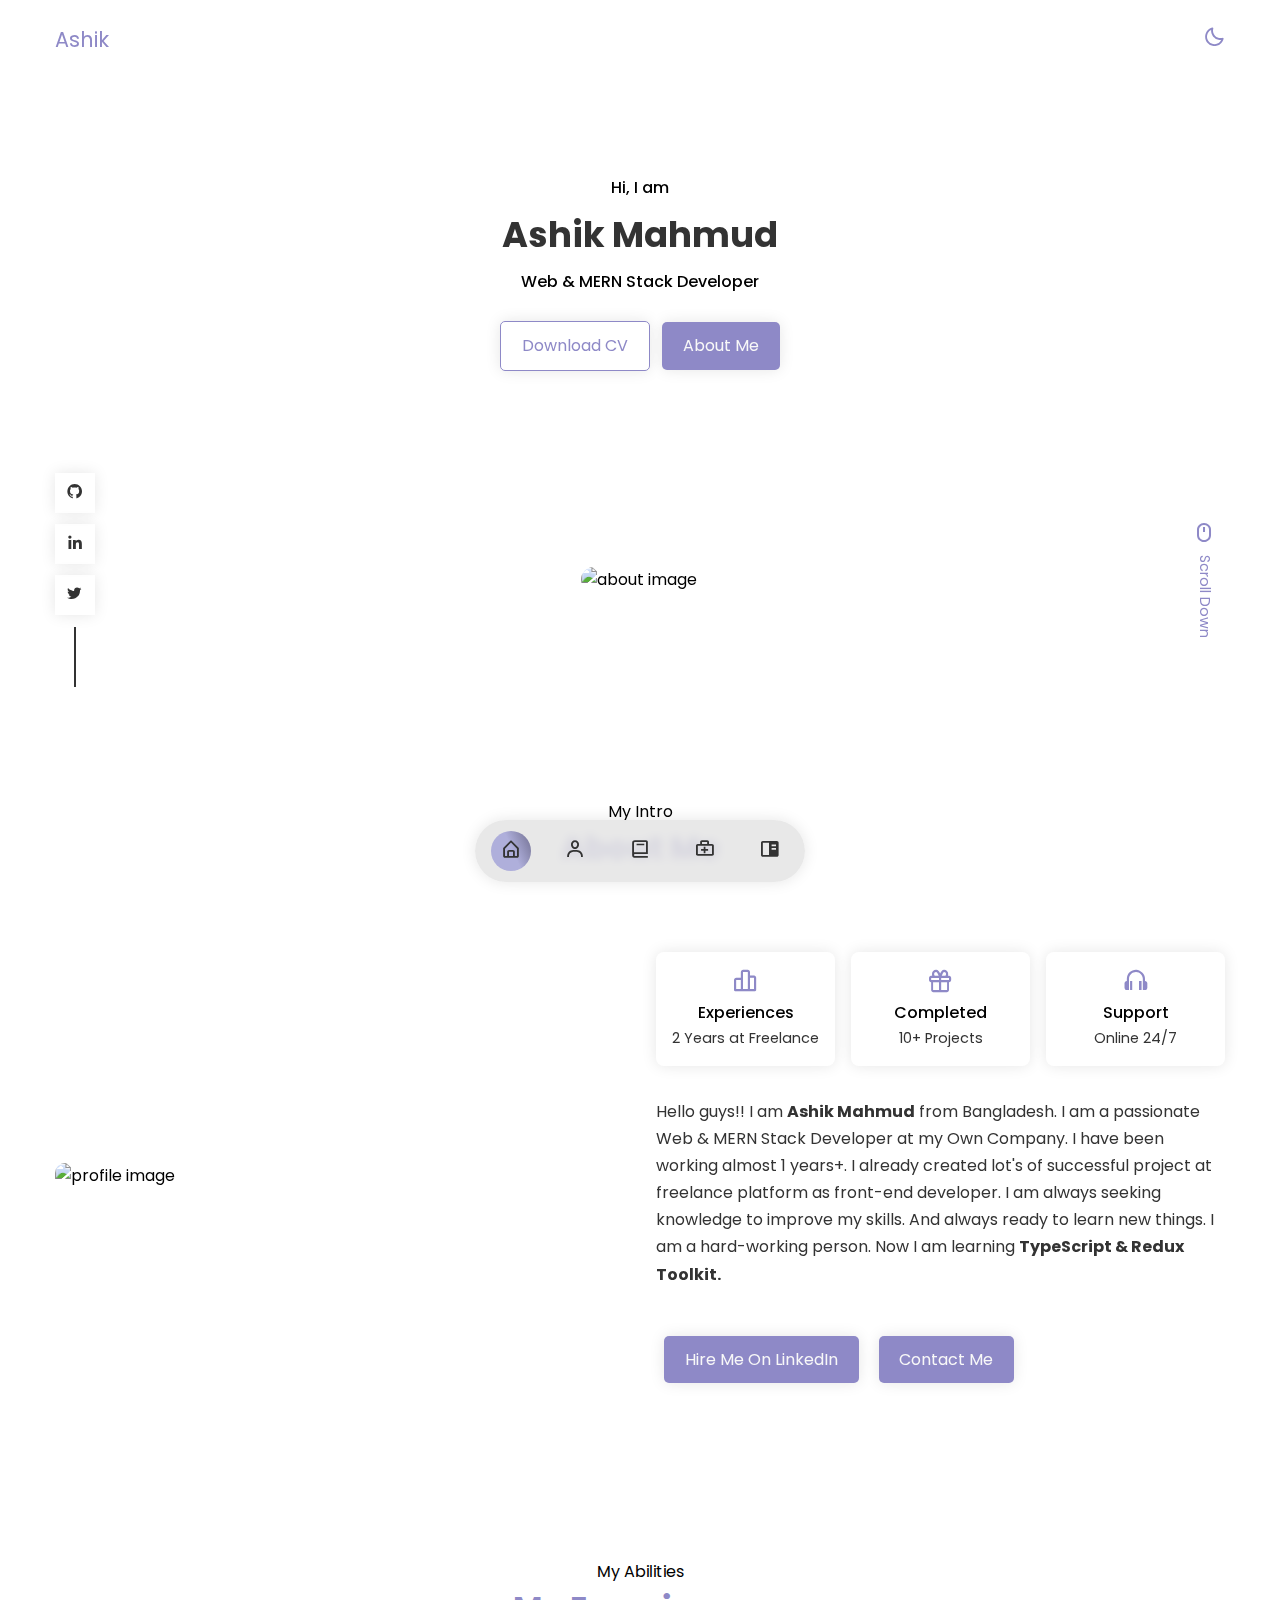
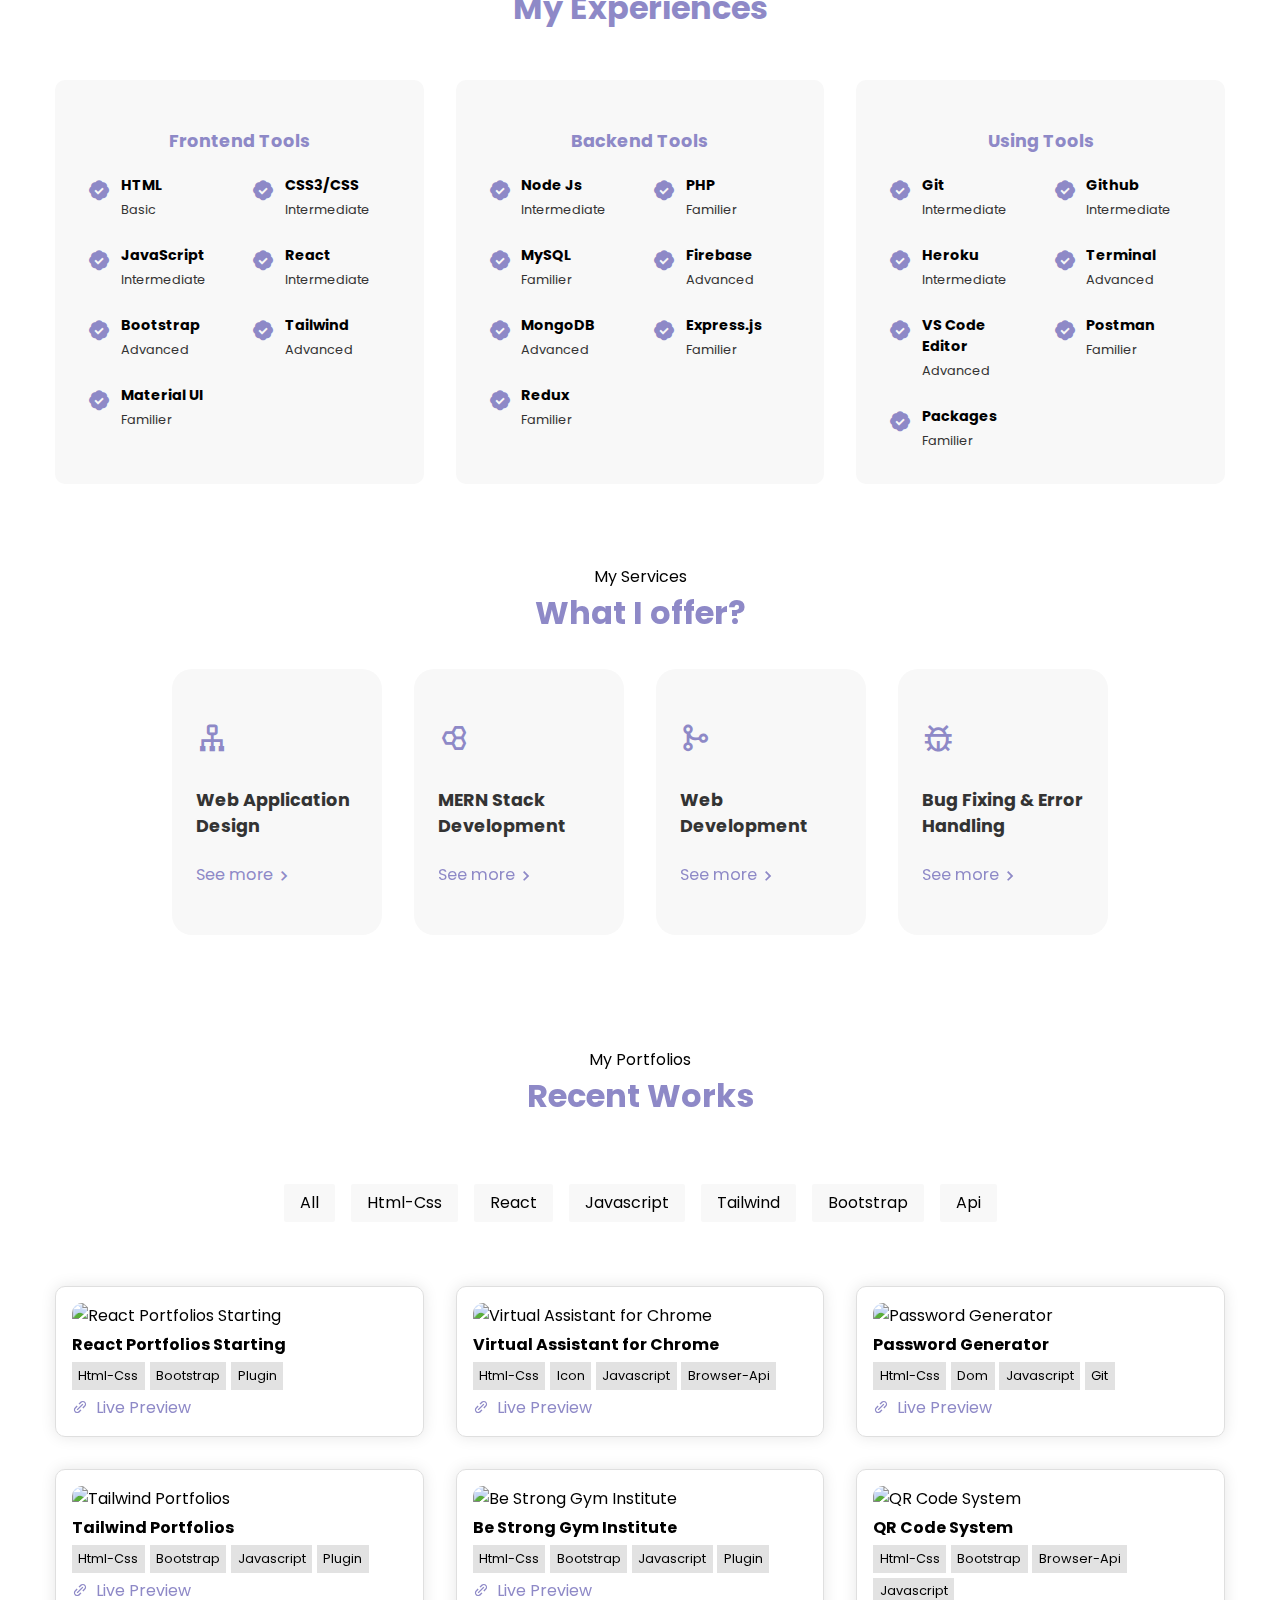
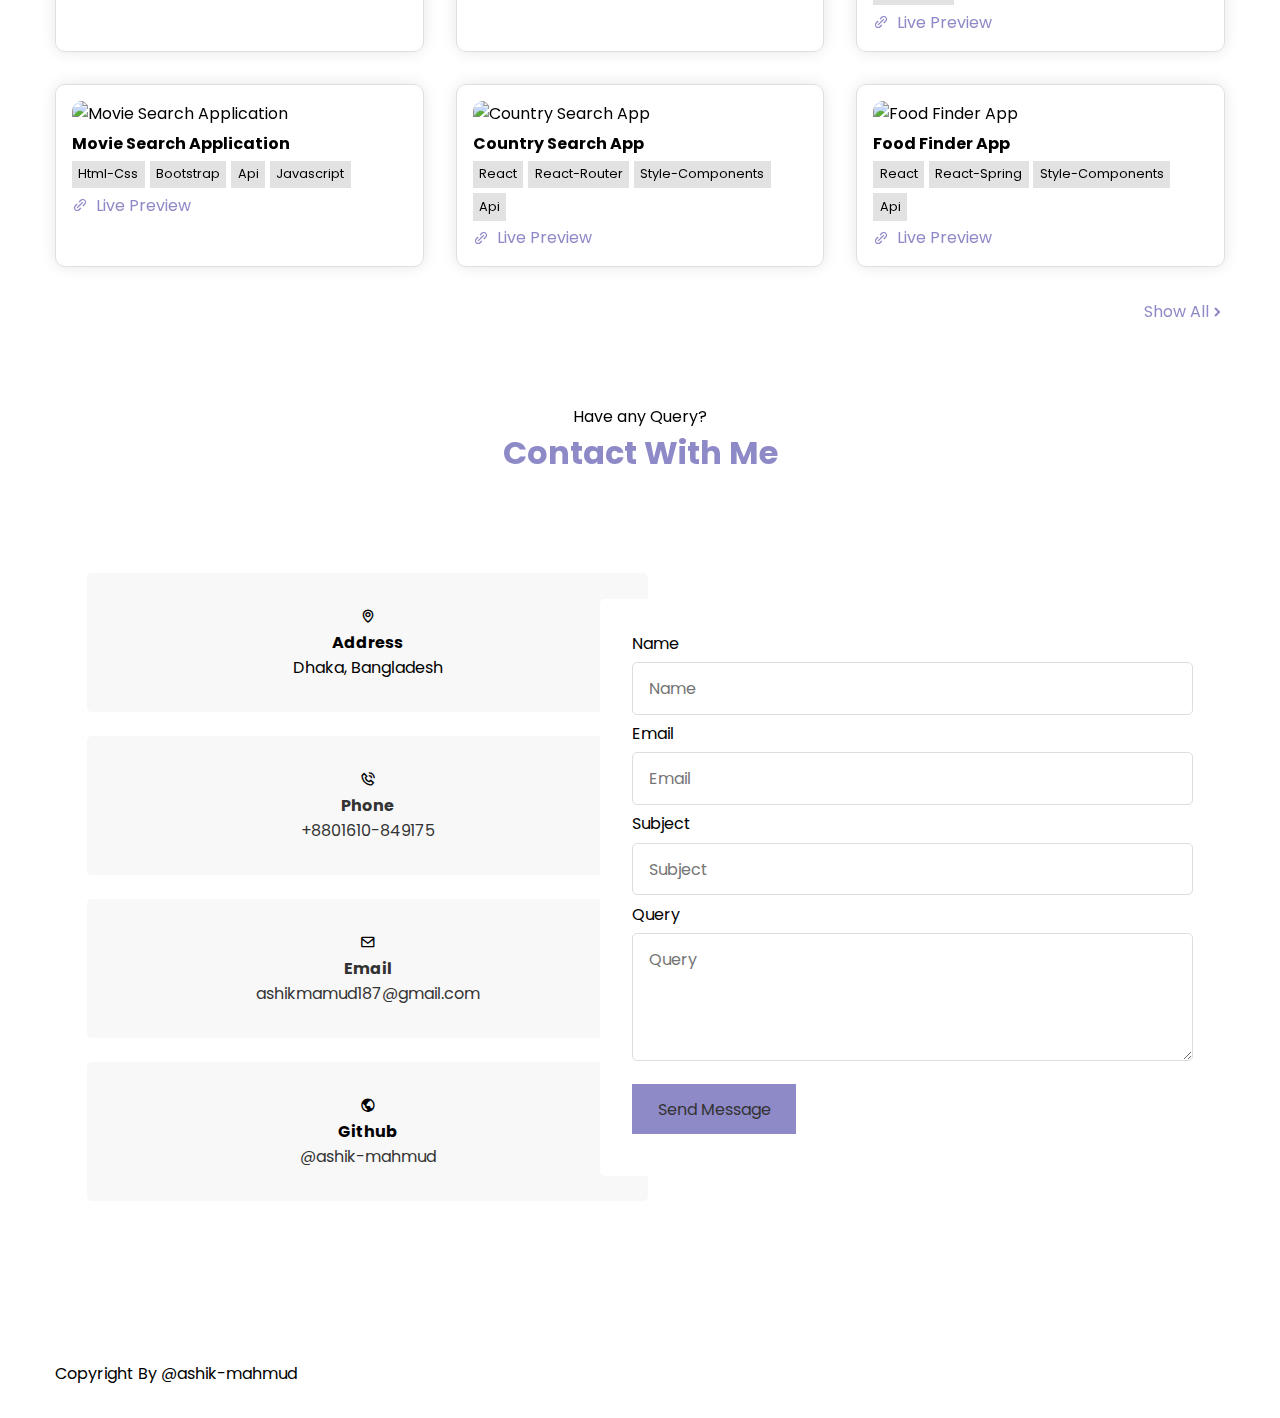
==== index.html @ 8dd41718 "change particles|" ====
<!DOCTYPE html>
<html lang="en" class="_dark">
  <head>
    <meta charset="UTF-8" />
    <meta http-equiv="X-UA-Compatible" content="IE=edge" />
    <meta name="viewport" content="width=device-width, initial-scale=1.0" />
    <title>Junior Developer Portfolio</title>
    <!-- link for favicon  -->
    <link rel="shortcut icon" href="./favicon.png" type="image/x-icon" />
    <!-- link for swiper css  -->
    <link
      rel="stylesheet"
      href="https://unpkg.com/swiper@8/swiper-bundle.min.css"
    />
    <!-- link for box icons  -->
    <link
      href="https://unpkg.com/boxicons@2.1.1/css/boxicons.min.css"
      rel="stylesheet"
    />
    <!-- link for stylesheet  -->
    <link rel="stylesheet" href="./public/css/style.css" />
    <link rel="stylesheet" href="./public/css/_dark.css" />
    <link rel="stylesheet" href="./public/css/_responsive.css" />
  </head>

  <body>
    <div id="particles-js"></div>

    <!-- Menus part start here  -->
    <div id="menus">
      <ul>
        <li title="Home" class="active">
          <a href="#main"><i class="bx bx-home-alt"></i></a>
        </li>
        <li title="About">
          <a href="#about"><i class="bx bx-user"></i></a>
        </li>
        <li title="Experiences">
          <a href="#exprieneces"><i class="bx bx-book"></i></a>
        </li>
        <li title="Portfolio">
          <a href="#portfolios"><i class="bx bx-first-aid"></i></a>
        </li>
        <li title="Contact">
          <a href="#contact"><i class="bx bxs-book-content"></i></a>
        </li>
      </ul>
    </div>
    <!-- Menus part end here  -->

    <!-- header part start here  -->
    <header id="header">
      <!-- navbar  -->
      <nav id="home">
        <div class="container navbar">
          <a
            href="mailto:ashikmamud187@gmail.com"
            title="Ashik Mahmud"
            class="navbar__logo"
            target="_blank"
            >Ashik</a
          >
          <button id="toggle-theme-btn" title="Theme Toggler">
            <i class="bx bx-moon"></i>
          </button>
        </div>
      </nav>
      <!-- navbar end  -->
    </header>
    <!-- header part end here  -->

    <!-- main part start here  -->
    <main id="main">
      <!-- hero area start here  -->
      <section class="hero">
        <div class="hero-container container">
          <!-- hero text  -->
          <div class="hero-text-content">
            <span class="subtitle">Hi, I am</span>
            <h1 class="name">Ashik Mahmud</h1>
            <span class="designation">Web & MERN Stack Developer </span>
            <div class="btn-group">
              <a
                href="./Ashik Mahmud Resume Updated.pdf"
                download="Ashik Mahmud Resume Updated.pdf"
                class="download-btn"
                target="_blank"
              >
                Download CV</a
              >
              <a href="#about" class="about-btn"> About Me</a>
            </div>
          </div>
          <!-- hero image part -->
          <div class="hero-image-content">
            <div class="social-btn-group">
              <a href="https://github.com/Ashik-Mahmud" target="_blank"
                ><i class="bx bxl-github"></i
              ></a>
              <a
                href="https://www.linkedin.com/in/ashik-mahmud-1510421b0/"
                target="_blank"
                ><i class="bx bxl-linkedin"></i
              ></a>
              <a href="https://twitter.com/AshikMa36093377" target="_blank"
                ><i class="bx bxl-twitter"></i
              ></a>
              <span class="downline"></span>
            </div>
            <div class="hero-image">
              <!--  <img
                src="./public/images/profilenew-removebg-preview.png"
                alt="profile image"
              /> <img
                src="https://i.ibb.co/M19Dm2W/Snapchat-1956279629-removebg-preview.png"
                alt="profile image"
              /> -->
              <img
                src="https://synnefatech.com/img/layout-styles.png"
                alt="about image"
              />
              <!-- <img
                src="https://img.freepik.com/free-vector/man-freelancer-working-laptop-home-vector-young-businessman-sitting-armchair-workplace-remote-work-portable-computer-character-business-occupation-flat-cartoon-illustration_71609-1733.jpg"
                alt="about image"
              /> -->
            </div>
            <a href="#about" class="hero-scroll-down">
              <i class="bx bx-mouse"></i>
              <div class="horizontal-text">Scroll Down</div>
            </a>
          </div>
        </div>
      </section>
      <!-- Hero area end here  -->

      <!-- about me part start here  -->
      <section id="about">
        <div class="section-title container">
          <span class="subtitle">My Intro</span>
          <h1 class="name">About Me</h1>
        </div>
        <div class="about-container container">
          <div class="about-content">
            <div class="about-image">
              <!-- <img src="./public/images/1624022503790.png" alt="about image" /> -->
              <img
                src="https://www.bypeople.com/wp-content/uploads/2019/03/people-at-work.gif"
                alt="profile image"
              />
            </div>
            <div class="about-text-content">
              <div class="achievement">
                <div class="card">
                  <i class="bx bx-bar-chart-alt-2"></i>
                  <h4 class="name">Experiences</h4>
                  <span>2 Years at Freelance</span>
                </div>
                <div class="card">
                  <i class="bx bx-gift"></i>
                  <h4 class="name">Completed</h4>
                  <span> 10+ Projects</span>
                </div>
                <div class="card">
                  <i class="bx bx-headphone"></i>
                  <h4 class="name">Support</h4>
                  <span>Online 24/7</span>
                </div>
              </div>

              <p class="about-desc">
                Hello guys!! I am <strong>Ashik Mahmud</strong> from Bangladesh.
                I am a passionate Web & MERN Stack Developer at my Own Company.
                I have been working almost 1 years+. I already created lot's of
                successful project at freelance platform as front-end developer.
                I am always seeking knowledge to improve my skills. And always
                ready to learn new things. I am a hard-working person. Now I am
                learning <strong>TypeScript & Redux Toolkit.</strong>
              </p>
              <a
                target="_blank"
                href="https://www.linkedin.com/in/ashikmahmud187/"
                class="about-btn"
                >Hire Me On LinkedIn</a
              >
              <a href="#contact" class="about-btn">Contact Me</a>
            </div>
          </div>
        </div>
      </section>
      <!-- about me part end here  -->

      <!-- my Experiences part start here  -->
      <section id="exprieneces">
        <div class="container">
          <div class="section-title container">
            <span class="subtitle">My Abilities</span>
            <h1 class="name">My Experiences</h1>
          </div>
          <div class="experiences-content">
            <!-- single card  -->
            <div class="card">
              <h3>Frontend Tools</h3>
              <ul class="technologies">
                <li>
                  <div class="icon"><i class="bx bxs-badge-check"></i></div>
                  <div class="info">
                    <h4>HTML</h4>
                    <span>Basic</span>
                  </div>
                </li>
                <li>
                  <div class="icon"><i class="bx bxs-badge-check"></i></div>
                  <div class="info">
                    <h4>CSS3/CSS</h4>
                    <span>Intermediate</span>
                  </div>
                </li>
                <li>
                  <div class="icon"><i class="bx bxs-badge-check"></i></div>
                  <div class="info">
                    <h4>JavaScript</h4>
                    <span>Intermediate</span>
                  </div>
                </li>
                <li>
                  <div class="icon"><i class="bx bxs-badge-check"></i></div>
                  <div class="info">
                    <h4>React</h4>
                    <span>Intermediate</span>
                  </div>
                </li>
                <li>
                  <div class="icon"><i class="bx bxs-badge-check"></i></div>
                  <div class="info">
                    <h4>Bootstrap</h4>
                    <span>Advanced</span>
                  </div>
                </li>
                <li>
                  <div class="icon"><i class="bx bxs-badge-check"></i></div>
                  <div class="info">
                    <h4>Tailwind</h4>
                    <span>Advanced</span>
                  </div>
                </li>
                <li>
                  <div class="icon"><i class="bx bxs-badge-check"></i></div>
                  <div class="info">
                    <h4>Material UI</h4>
                    <span>Familier</span>
                  </div>
                </li>
              </ul>
            </div>
            <!-- Backend card  -->
            <div class="card">
              <h3>Backend Tools</h3>
              <ul class="technologies">
                <li>
                  <div class="icon"><i class="bx bxs-badge-check"></i></div>
                  <div class="info">
                    <h4>Node Js</h4>
                    <span>Intermediate</span>
                  </div>
                </li>
                <li>
                  <div class="icon"><i class="bx bxs-badge-check"></i></div>
                  <div class="info">
                    <h4>PHP</h4>
                    <span>Familier</span>
                  </div>
                </li>
                <li>
                  <div class="icon"><i class="bx bxs-badge-check"></i></div>
                  <div class="info">
                    <h4>MySQL</h4>
                    <span>Familier</span>
                  </div>
                </li>
                <li>
                  <div class="icon"><i class="bx bxs-badge-check"></i></div>
                  <div class="info">
                    <h4>Firebase</h4>
                    <span>Advanced</span>
                  </div>
                </li>
                <li>
                  <div class="icon"><i class="bx bxs-badge-check"></i></div>
                  <div class="info">
                    <h4>MongoDB</h4>
                    <span>Advanced</span>
                  </div>
                </li>
                <li>
                  <div class="icon"><i class="bx bxs-badge-check"></i></div>
                  <div class="info">
                    <h4>Express.js</h4>
                    <span>Familier</span>
                  </div>
                </li>
                <li>
                  <div class="icon"><i class="bx bxs-badge-check"></i></div>
                  <div class="info">
                    <h4>Redux</h4>
                    <span>Familier</span>
                  </div>
                </li>
              </ul>
            </div>
            <!-- single card  -->
            <div class="card">
              <h3>Using Tools</h3>
              <ul class="technologies">
                <li>
                  <div class="icon"><i class="bx bxs-badge-check"></i></div>
                  <div class="info">
                    <h4>Git</h4>
                    <span>Intermediate</span>
                  </div>
                </li>
                <li>
                  <div class="icon"><i class="bx bxs-badge-check"></i></div>
                  <div class="info">
                    <h4>Github</h4>
                    <span>Intermediate</span>
                  </div>
                </li>
                <li>
                  <div class="icon"><i class="bx bxs-badge-check"></i></div>
                  <div class="info">
                    <h4>Heroku</h4>
                    <span>Intermediate</span>
                  </div>
                </li>
                <li>
                  <div class="icon"><i class="bx bxs-badge-check"></i></div>
                  <div class="info">
                    <h4>Terminal</h4>
                    <span>Advanced</span>
                  </div>
                </li>
                <li>
                  <div class="icon"><i class="bx bxs-badge-check"></i></div>
                  <div class="info">
                    <h4>VS Code Editor</h4>
                    <span>Advanced</span>
                  </div>
                </li>
                <li>
                  <div class="icon"><i class="bx bxs-badge-check"></i></div>
                  <div class="info">
                    <h4>Postman</h4>
                    <span>Familier</span>
                  </div>
                </li>
                <li>
                  <div class="icon"><i class="bx bxs-badge-check"></i></div>
                  <div class="info">
                    <h4>Packages</h4>
                    <span>Familier</span>
                  </div>
                </li>
              </ul>
            </div>
          </div>
        </div>
      </section>
      <!-- my Experiences part end here  -->

      <!-- what I offer section start here  -->
      <section id="offer">
        <div class="container">
          <div class="section-title container">
            <span class="subtitle">My Services</span>
            <h1 class="name">What I offer?</h1>
          </div>
          <div class="offer-content">
            <div class="single-offer">
              <div class="icon"><i class="bx bx-sitemap"></i></div>
              <h3>Web Application Design</h3>
              <button onclick="alert(`Features is upcoming`)">
                See more <i class="bx bx-chevron-right"></i>
              </button>
            </div>
            <div class="single-offer">
              <div class="icon"><i class="bx bx-hive"></i></div>
              <h3>MERN Stack Development</h3>
              <button onclick="alert(`Features is upcoming`)">
                See more <i class="bx bx-chevron-right"></i>
              </button>
            </div>
            <div class="single-offer">
              <div class="icon"><i class="bx bx-git-merge"></i></div>
              <h3>Web Development</h3>
              <button onclick="alert(`Features is upcoming`)">
                See more <i class="bx bx-chevron-right"></i>
              </button>
            </div>
            <div class="single-offer">
              <div class="icon"><i class="bx bx-bug"></i></div>
              <h3>Bug Fixing & Error Handling</h3>
              <button onclick="alert(`Features is upcoming`)">
                See more <i class="bx bx-chevron-right"></i>
              </button>
            </div>
          </div>
        </div>
      </section>
      <!-- what I offer section end Here  -->

      <!-- portfolios area start here  -->
      <section id="portfolios">
        <div class="container">
          <div class="section-title">
            <span class="subtitle">My Portfolios</span>
            <h1 class="name">Recent Works</h1>
          </div>

          <div class="portfolio-content">
            <ul class="filter-buttons" id="filter-button-wrapper">
              <li type="button" data-filter="all" class="active">All</li>
              <!-- dynamically added  -->
            </ul>
            <div class="content" id="portfolio-content">
              <!-- dynamically showing here  -->
            </div>
            <div class="show-all-btn">
              <a href="https://github.com/ashik-mahmud" target="_blank"
                >Show All <i class="bx bxs-chevron-right"></i
              ></a>
            </div>
          </div>
        </div>
      </section>

      <!-- Contact Section Start Here  -->
      <section id="contact">
        <div class="container">
          <div class="section-title">
            <span class="subtitle">Have any Query?</span>
            <h1 class="name">Contact With Me</h1>
          </div>
          <div class="contact-content">
            <div class="left-content">
              <div class="card">
                <div class="icon"><i class="bx bx-map"></i></div>
                <div class="info">
                  <h4>Address</h4>
                  <span>Dhaka, Bangladesh</span>
                </div>
              </div>
              <div class="card">
                <div class="icon"><i class="bx bx-phone-call"></i></div>
                <a href="tel:01610849175" class="info">
                  <h4>Phone</h4>
                  <span>+8801610-849175</span>
                </a>
              </div>
              <div class="card">
                <div class="icon"><i class="bx bx-envelope"></i></div>
                <a
                  href="mailto:ashikmamud187@gmail.com"
                  target="_blank"
                  class="info"
                >
                  <h4>Email</h4>
                  <span>ashikmamud187@gmail.com </span>
                </a>
              </div>
              <div class="card">
                <div class="icon"><i class="bx bx-world"></i></div>
                <div class="info">
                  <h4>Github</h4>
                  <span>
                    <a target="_blank" href="https://github.com/Ashik-Mahmud"
                      >@ashik-mahmud</a
                    >
                  </span>
                </div>
              </div>
            </div>
            <div class="right-content">
              <form
                action="https://formsubmit.co/ashikmamud187@gmail.com"
                method="POST"
              >
                <div class="input-group">
                  <label for="name">Name</label>
                  <input
                    type="text"
                    required
                    placeholder="Name"
                    id="name"
                    name="name"
                  />
                </div>
                <input
                  type="hidden"
                  name="_next"
                  value="https://dev-ashikmahmud.netlify.app/thanks.html"
                />
                <div class="input-group">
                  <label for="email">Email</label>
                  <input
                    type="email"
                    required
                    placeholder="Email"
                    id="email"
                    name="email"
                  />
                </div>
                <div class="input-group">
                  <label for="subject">Subject</label>
                  <input
                    type="subject"
                    required
                    placeholder="Subject"
                    id="subject"
                    name="subject"
                  />
                </div>
                <div class="input-group">
                  <label for="msg">Query</label>
                  <textarea
                    rows="4"
                    required
                    placeholder="Query"
                    id="msg"
                    name="message"
                  ></textarea>
                </div>
                <div>
                  <button>Send Message</button>
                </div>
              </form>
            </div>
          </div>
        </div>
      </section>
    </main>
    <!-- main part end here  -->

    <!-- footer part start here  -->
    <footer id="footer">
      <div class="container">
        <p>Copyright By @ashik-mahmud</p>
      </div>
    </footer>
    <!-- footer part end here  -->

    <!-- link for mixitup  -->
    <script src="https://cdnjs.cloudflare.com/ajax/libs/mixitup/3.3.1/mixitup.min.js"></script>
    <!-- link for swiper js  -->
    <script src="https://unpkg.com/swiper@8/swiper-bundle.min.js"></script>
    <!-- link for scroll reveal  -->
    <script src="https://unpkg.com/scrollreveal@4.0.0/dist/scrollreveal.min.js"></script>
    <!-- script for gumshoe  -->
    <script src="https://cdn.jsdelivr.net/gh/cferdinandi/gumshoe/dist/gumshoe.polyfills.min.js"></script>
    <!-- Particle js  -->
    <script src="http://cdn.jsdelivr.net/particles.js/2.0.0/particles.min.js"></script>

    <!-- link for scripting file  -->
    <script src="./public/js/app.js"></script>
    <script></script>
  </body>
</html>
---- public/css/style.css ----
/*================ style sheet ==================== */

/*========= google fonts ========= */
@import url("https://fonts.googleapis.com/css2?family=Poppins:wght@400;500;700&display=swap");

/*========== site variables =========== */
:root {
  /* fonts collection  */
  --poppins: "Poppins", sans-serif;
  /* colors  */
  --primary-color: #8e89c7;
  --text-dark: #333;
  --text-light: #f8f8f8;
}

/*============ base ============== */
*,
*::after,
*::before {
  margin: 0px;
  padding: 0px;
  box-sizing: border-box;
}
html {
  scroll-behavior: smooth;
  transition: all 0.4s ease-in;
}
body {
  font-family: var(--poppins);
  font-size: 16px;
  transition: all 0.4s ease-in;
}
form input,
form textarea {
  width: 100%;
  padding: 0.8rem 1rem;
  font-family: var(--poppins);
  border: 1px solid #ddd;
  border-radius: 5px;
  outline: none;
  font-size: 1rem;
  margin: 0.4rem 0rem;
  resize: vertical;
}

a {
  text-decoration: none;
}

button {
  cursor: pointer;
}

img {
  max-width: 100%;
  height: auto;
}
*::-webkit-scrollbar {
  width: 6px;
  background: var(--text-light);
}
*::-webkit-scrollbar-thumb {
  background-color: var(--primary-color);
  border-radius: 50px;
}
/*============== common classes ================ */
.container {
  max-width: min(100% - 2rem, 1170px);
  margin: auto;
}
#menus {
  position: fixed;
  bottom: 2%;
  left: 50%;
  transform: translate(-50%, 0%);
  z-index: 4;
  width: min(100% - 5%, 330px);
  /* background: #000; */
}
#menus ul {
  list-style: none;
  display: flex;
  align-items: center;
  justify-content: space-between;
  background-color: #e4e4e4d5;
  backdrop-filter: blur(5px);
  padding: 0.7rem 1rem;
  box-shadow: 0px 0px 15px rgba(0, 0, 0, 0.1);
  border-radius: 50px;
}
#menus li {
  font-size: 1.3rem;
  color: var(--text-dark);
  width: 40px;
  height: 40px;
  display: grid;
  place-items: center;
  border-radius: 50%;
  cursor: pointer;
}
#menus li a {
  color: var(--text-dark);
}
#menus li.active {
  position: relative;
  background: #716f91;
  background: linear-gradient(
    246deg,
    rgba(113, 111, 145, 1) 0%,
    rgba(175, 175, 219, 1) 47%
  );
  color: var(--text-light);
  transition: all 0.4s ease;
}
/*================= Navbar Area Start Here ============== */
nav {
  position: relative;
  padding: 1.5rem 0rem;
}
#header {
  transition: all 0.5s ease;
}
#header.active-header {
  position: sticky;
  top: 0;
  z-index: 165;
  backdrop-filter: blur(5px);
  transition: all 0.5s ease;
  background-color: #f9f9f9ed;
}
.navbar {
  display: flex;
  align-items: center;
  justify-content: space-between;
  position: relative;
}

.navbar .navbar__logo {
  font-size: 1.3rem;
  color: var(--primary-color);
}

.navbar #toggle-theme-btn {
  font-size: 1.4rem;
  color: var(--primary-color);
  background-color: transparent;
  border: none;
}

/*================= Navbar Area End Here ============== */

/*================ Hero Area Start Here ================ */
.hero {
  position: relative;
}
.hero-image {
  /* background: #716f91;
   background: linear-gradient(
    246deg,
    rgba(113, 111, 145, 1) 0%,
    rgba(175, 175, 219, 1) 47%
  );
  border-radius: 50%; */
  border-radius: 30px;
  overflow: hidden;
}
.hero-image img {
  position: relative;
  /* top: 46px; */
}
.hero-container {
  text-align: center;
}

.hero-text-content {
  position: relative;
  margin: 6rem 0rem;
}

.hero-text-content span {
  font-size: 1rem;
  margin: 0.5rem 0rem;
  display: block;
  font-weight: 500;
}

.hero-text-content h1.name {
  font-size: 2.2rem;
  color: var(--text-dark);
}

.hero-text-content .btn-group {
  display: flex;
  align-items: center;
  flex-wrap: wrap;
  justify-content: center;
  position: relative;
  margin-top: 1.3rem;
}

.btn-group a,
.about-btn {
  padding: 0.7rem 1.3rem;
  background-color: var(--primary-color);
  color: var(--text-light);
  margin: 0.4rem;
  display: inline-block;
  border-radius: 5px;
  box-shadow: 0px 0px 15px rgba(0, 0, 0, 0.1);
  transition: all 0.3s ease;
}

.btn-group a:active {
  transform: scale(0.98);
}

.btn-group a.download-btn {
  background-color: transparent;
  color: var(--primary-color);
  border: 1px solid var(--primary-color);
}

.btn-group a.download-btn:hover {
  background-color: var(--primary-color);
  color: var(--text-light);
}

/* hero image part  */

.hero-image-content {
  display: flex;
  align-items: center;
  justify-content: space-between;
  position: relative;
}

.social-btn-group {
  display: flex;
  flex-direction: column;
  align-items: center;
  position: relative;
  gap: 0.7rem;
}

.social-btn-group a {
  width: 40px;
  height: 40px;
  text-align: center;
  line-height: 40px;
  font-size: 1.1rem;
  color: var(--text-dark);
  box-shadow: 0px 0px 15px rgba(0, 0, 0, 0.1);
}

.social-btn-group .downline {
  position: relative;
  width: 2px;
  height: 60px;
  background-color: var(--text-dark);
}

/* .hero-image {
    max-width: 250px;
    padding-top: 2rem;
    border-radius: 154px 154px 14px 14px;
    box-shadow: 0px 0px 14px rgba(0, 0, 0, 0.1);
    height: 350px;
    overflow: hidden;
    padding-left: 2rem;
    padding-right: 2rem;
} */

.hero-image img {
  height: 100%;
  width: 100%;
  object-fit: contain;
}

.hero-scroll-down {
  position: relative;
  display: flex;
  flex-direction: column;
  align-items: center;
  cursor: pointer;
  color: var(--primary-color);
}

.hero-scroll-down i {
  font-size: 1.5rem;
  font-weight: 500;
}

.hero-scroll-down .horizontal-text {
  writing-mode: vertical-lr;
  margin-top: 0.6rem;
  font-size: 0.9rem;
}

/*================ Hero Area End Here ================ */

/*============ About me part start Here =================== */
#about {
  position: relative;
  padding: 5rem 0rem;
}
.section-title {
  text-align: center;
  margin: 2rem auto;
}
.section-title h1 {
  color: var(--primary-color);
}
.about-container {
  position: relative;
  padding: 3rem 0rem;
}
.about-content {
  display: flex;
  align-items: center;
  justify-content: space-between;
  flex-wrap: wrap;
  gap: 2rem;
}
.about-image {
  flex: 1;
}
.about-text-content {
  flex: 1;
}
.about-image img {
  width: min(100%, 80%);
  max-height: 100%;
  border-radius: 10px;
  /* box-shadow: 0px 0px 15px rgba(0, 0, 0, 0.2); */
}

.about-text-content .achievement {
  display: grid;
  grid-template-columns: repeat(auto-fill, minmax(140px, 1fr));
  margin-bottom: 2rem;
  position: relative;
  grid-gap: 1rem;
}
.achievement .card {
  box-shadow: 0px 0px 15px rgba(0, 0, 0, 0.1);
  padding: 1rem;
  text-align: center;
  border-radius: 8px;
  cursor: pointer;
}
.achievement h4 {
  font-weight: 500;
}
.achievement i {
  color: var(--primary-color);
  font-size: 1.7rem;
}
.achievement span {
  font-size: 0.9rem;
  color: var(--text-dark);
}

.about-desc {
  line-height: 1.7;
  font-size: 1rem;
  color: var(--text-dark);
  margin: 2rem 0rem;
}
.about-desc a {
  color: var(--primary-color);
  font-weight: bold;
}
.about-btn {
  display: inline-block;
  margin: 1rem 0.5rem;
}

/*============ About me part End Here =================== */

/* =============Experiences part start here ================= */
#experiences {
  position: relative;
  padding: 2rem 0rem;
}
.experiences-content {
  padding: 1rem 0rem;
  position: relative;
  display: grid;
  grid-template-columns: repeat(auto-fill, minmax(330px, 1fr));
  gap: 2rem;
}

.experiences-content .card {
  position: relative;
  background: var(--text-light);
  padding: 2rem;
  border-radius: 10px;
}
.experiences-content .card h3 {
  text-align: center;
  font-size: 1.1rem;
  color: var(--primary-color);
  margin-bottom: 1.3rem;
  margin-top: 1rem;
}
.experiences-content .card ul {
  list-style: none;
  margin: 0px;
  padding: 0px;
  display: grid;
  grid-template-columns: repeat(auto-fill, minmax(120px, 1fr));
  grid-gap: 1.5rem;
}
.experiences-content ul li {
  display: flex;
  align-items: flex-start;
}
.experiences-content li .icon {
  font-size: 1.5rem;
  color: var(--primary-color);
}
.experiences-content li .info {
  margin-left: 0.6rem;
}
.experiences-content .info h4 {
  font-size: 0.9rem;
}
.experiences-content .info span {
  font-size: 0.8rem;
  color: var(--text-dark);
}
/* =============Experiences part End here ================= */

/* =============Offers part Start here ================= */
#offer {
  position: relative;
  padding: 2rem 0rem;
}
#offer .offer-content {
  position: relative;
  display: flex;
  align-items: center;
  justify-content: center;
  flex-wrap: wrap;
  margin: 2rem 0rem;
  gap: 2rem;
}
.offer-content .single-offer {
  position: relative;
  background: var(--text-light);
  padding: 3rem 1.5rem;
  border-radius: 20px;
  width: min(100%, 210px);
  transition: transform 0.4s ease-in;
  cursor: pointer;
}
.offer-content .single-offer:hover {
  transform: scale(1.04);
}
.single-offer .icon {
  font-size: 2rem;
  color: var(--primary-color);
}
.single-offer h3 {
  margin: 1.4rem 0rem;
  color: var(--text-dark);
  font-size: 1.1rem;
}
.single-offer button {
  position: relative;
  color: var(--primary-color);
  background: transparent;
  font-size: 1.01rem;
  border: none;
  outline: none;
  cursor: pointer;
  font-family: var(--poppins);
  display: flex;
  align-items: flex-end;
  justify-content: space-between;
  transition: all 0.4s ease;
  justify-content: center;
}
.single-offer button i {
  display: block;
  font-size: 1.3rem;
  position: relative;
  transition: all 0.4s ease;
}
.single-offer button:hover i {
  transform: translateX(5px);
}

/* =============Offers part End here ================= */
/* =============Portfolios part Start here ================= */
#portfolios {
  position: relative;
  padding: 1rem 0rem;
}
.portfolio-content {
  position: relative;
}
.filter-buttons {
  position: relative;
  display: flex;
  justify-content: center;
  align-items: center;
  list-style: none;
  margin: 4rem 0rem;
  padding: 0px;
  gap: 1rem;
  flex-wrap: wrap;
}
.filter-buttons li {
  position: relative;
  background-color: var(--text-light);
  padding: 0.4rem 1rem;
  cursor: pointer;
  border-radius: 2px;
  text-transform: capitalize;
}
.filter-buttons li.mixitup-control-active {
  background-color: var(--primary-color);
  color: var(--text-dark);
}

.portfolio-content .content {
  position: relative;
  display: grid;
  grid-template-columns: repeat(auto-fill, minmax(300px, 1fr));
  grid-gap: 2rem;
  margin-bottom: 2rem;
}
.portfolio-content .content .card {
  background: #fff;
  padding: 1rem;
  position: relative;
  box-shadow: 0px 0px 15px rgba(0, 0, 0, 0.1);
  border-radius: 10px;
  border: 1px solid rgb(223, 223, 223);
}
.portfolio-content .content .card img {
  border-radius: 10px;
  margin-bottom: 0.3rem;
  height: 230px;
  width: 100%;
  object-fit: cover;
}
#portfolios .card h3 {
  font-size: 1rem;
}
#portfolios .card .technologies {
  position: relative;
  display: flex;
  gap: 0.3rem;
  flex-wrap: wrap;
  margin: 0.3rem 0rem;
}
#portfolios .card .info .technologies span {
  background: #e2e2e2;
  display: block;
  padding: 0.3rem 0.4rem;
  font-size: 0.8rem;
  text-transform: capitalize;
}
#portfolios .card .btns-group {
  display: flex;
  flex-wrap: wrap;
  position: relative;
  align-items: center;
  gap: 1rem;
}
#portfolios .btns-group a {
  color: var(--primary-color);
  display: flex;
  align-items: center;
  gap: 0.5rem;
}
#portfolios .show-all-btn {
  text-align: right;
}
.show-all-btn a {
  display: flex;
  align-items: center;
  position: relative;
  justify-content: flex-end;
  color: var(--primary-color);
}
/* =============Portfolios part End here ================= */

/* =============Footer part Start here ================= */

/* =============Contact part Start here ================= */
#contact {
  position: relative;
  padding: 2rem 0rem;
}
.contact-content {
  margin: 4rem 0rem;
  display: flex;
  align-items: center;
  justify-content: space-between;
  position: relative;
  flex-wrap: wrap;
}
.contact-content .left-content {
  box-sizing: border-box;
  flex: 1;
  display: flex;
  flex-direction: column;
  flex-wrap: wrap;
  gap: 1.5rem;
  padding: 2rem;
}

.left-content .card {
  padding: 2rem;
  position: relative;
  box-sizing: border-box;
  background-color: var(--text-light);
  flex: 1;
  border-radius: 5px;
  cursor: pointer;
  text-align: center;
}
.left-content .card a {
  color: var(--text-dark);
}
.contact-content .right-content {
  flex: 1;
  background-color: #fff;
  padding: 2rem;
  margin-left: -5rem;
  z-index: 1;
  border-radius: 5px;
}
.right-content input,
.right-content textarea {
  background: transparent;
}
.right-content button {
  background: var(--primary-color);
  color: var(--text-dark);
  padding: 0.8rem 1.6rem;
  border: none;
  cursor: pointer;
  font-size: 1rem;
  font-family: var(--poppins);
  border-radius: 0px;
  transition: all 0.4s ease;
  margin: 0.6rem 0rem;
}

/* =============Contact part End here ================= */
footer {
  padding: 2rem 0rem;
}
/* =============Footer part End here ================= */
/* For Particle Js  */
canvas {
  display: block;
} /* ---- particles.js container ---- */
#particles-js {
  position: fixed;
  width: 100%;
  height: 100%;
} /* ---- stats.js ---- */
.count-particles {
  position: absolute;
  top: 48px;
  left: 0;
  width: 80px;
  color: #13e8e9;
  font-size: 0.8em;
  text-align: left;
  text-indent: 4px;
  line-height: 14px;
  padding-bottom: 2px;
  font-family: Helvetica, Arial, sans-serif;
  font-weight: bold;
}
.js-count-particles {
  font-size: 1.1em;
}
#stats,
.count-particles {
  margin-top: 5px;
  margin-left: 5px;
}
#stats {
  border-radius: 3px 3px 0 0;
  overflow: hidden;
}
.count-particles {
  border-radius: 0 0 3px 3px;
}
---- public/css/_dark.css ----
html._dark {
  --poppins: "Poppins", sans-serif;
  /* colors  */
  --primary-color: #8e89c7;
  --text-dark: #f8f8f8;
  --text-light: #1d293a;
  --dark-body: #141d2a;
}

html._dark body {
  background: var(--dark-body);
  color: #fff;
}
html._dark .achievement .card {
  background: var(--text-light);
}
html._dark #menus ul {
  background: #8e89c7d3;
}
html._dark #portfolios .card .info .technologies span {
  background: var(--dark-body);
}
html._dark .portfolio-content .content .card {
  background-color: var(--text-light);
  border-color: var(--text-light);
}
html._dark #header.active-header {
  background-color: #1d293acb;
  backdrop-filter: blur(5px);
}
html._dark .contact-content .right-content {
  background-color: var(--dark-body);
  border-color: var(--text-light);
}
html._dark .right-content input,
html._dark .right-content textarea {
  color: #fff;
  border: 1px solid #1d293a;
  background-color: var(--text-light);
}
---- public/css/_responsive.css ----
/* 
TODO:
- Responsive part here 
-
-
*/

/* Large Screen  */
@media (max-width: 1170px) {
}

/* Medium Screen for  */
@media (max-width: 968px) {
  .about-content {
    flex-direction: column;
  }
  .about-image img {
    width: 100%;
  }
}

/* Tab & Mobile Devices  */
@media (max-width: 668px) {
  .contact-content .right-content {
    margin-left: 0px;
    padding: 0;
  }
}
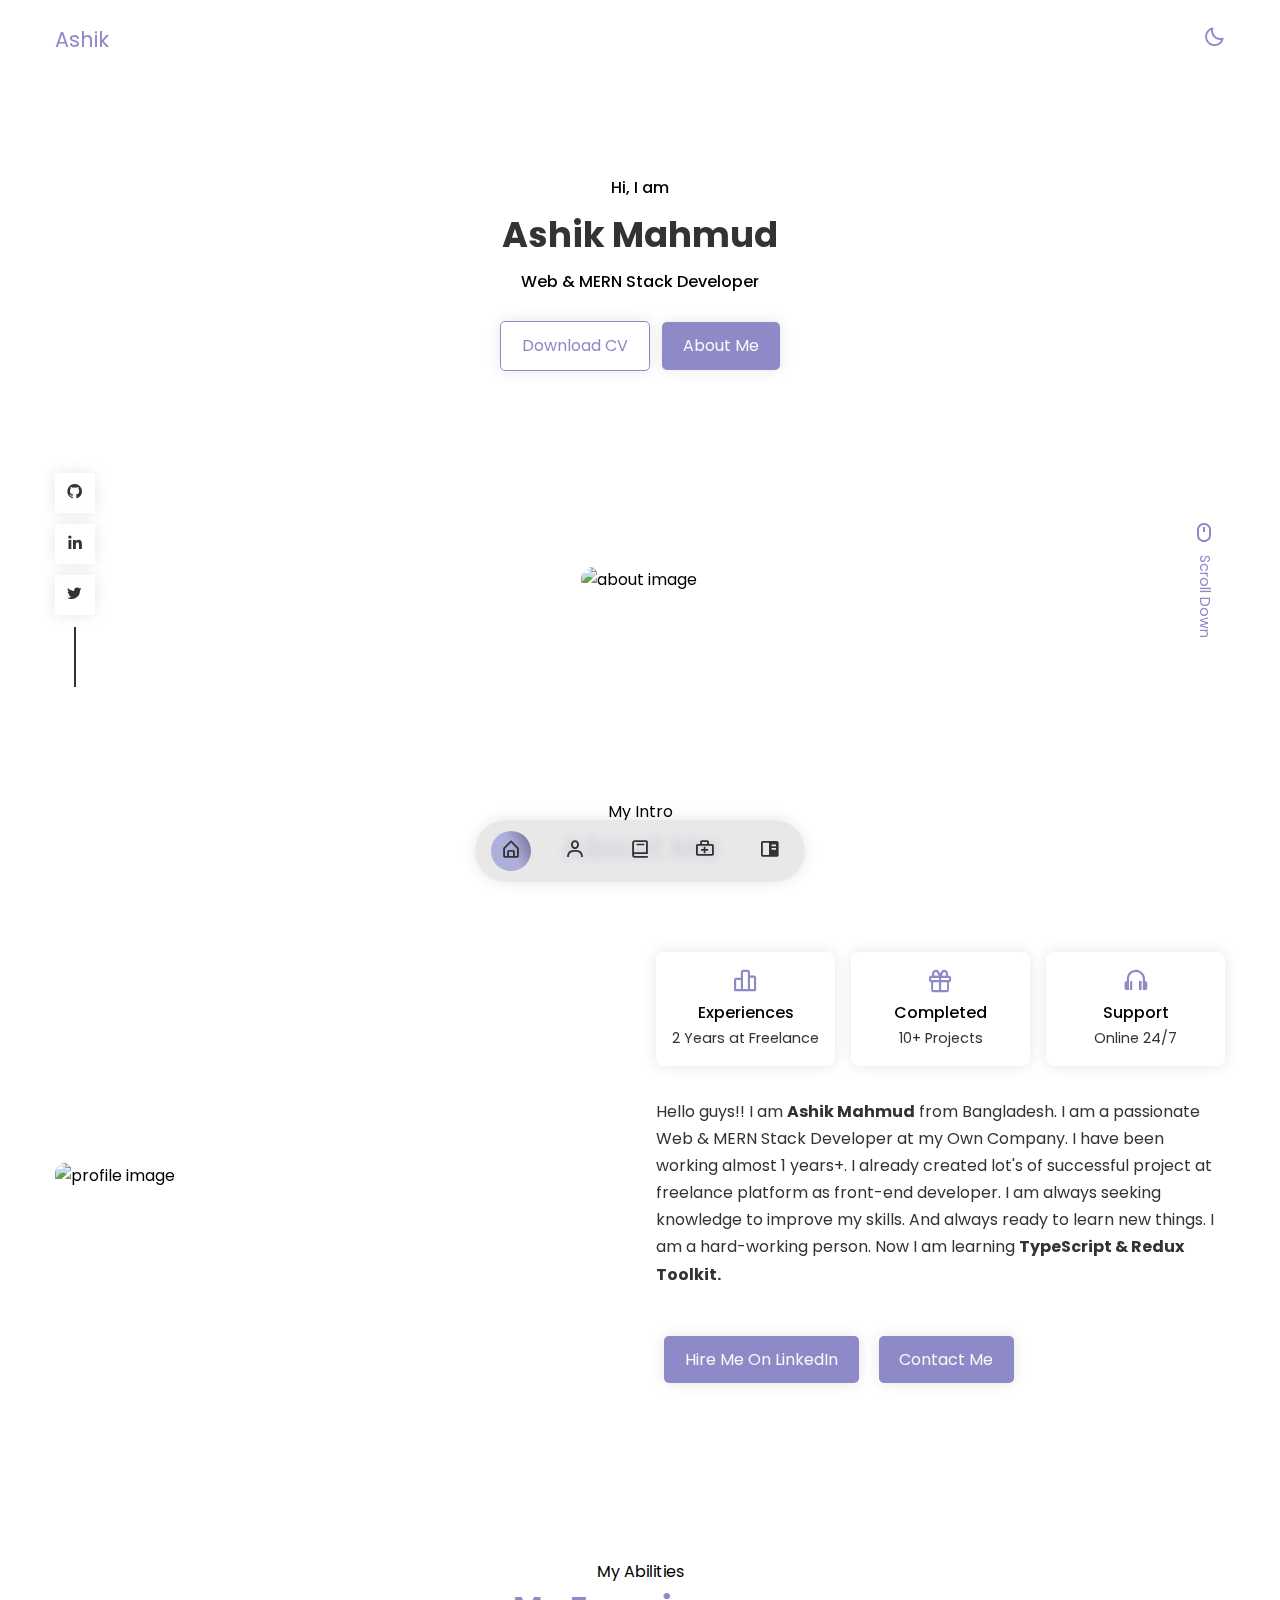
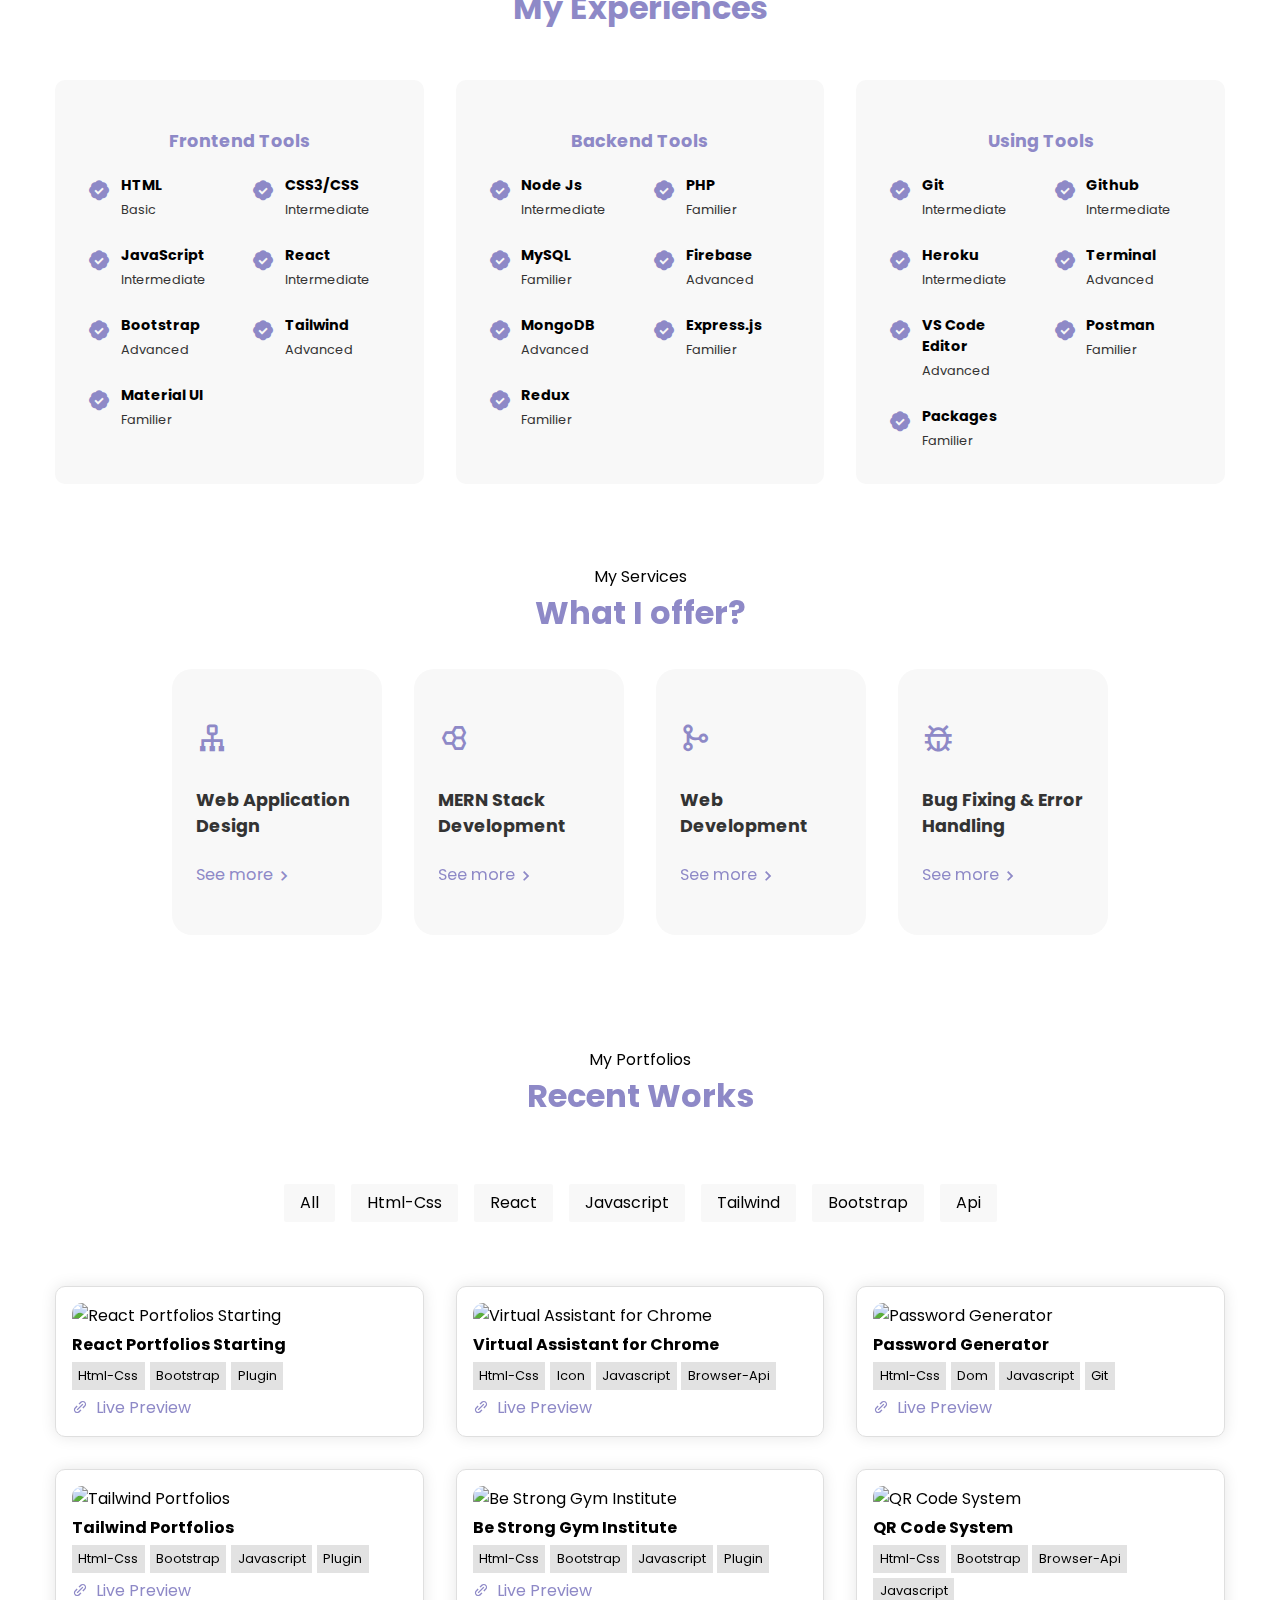
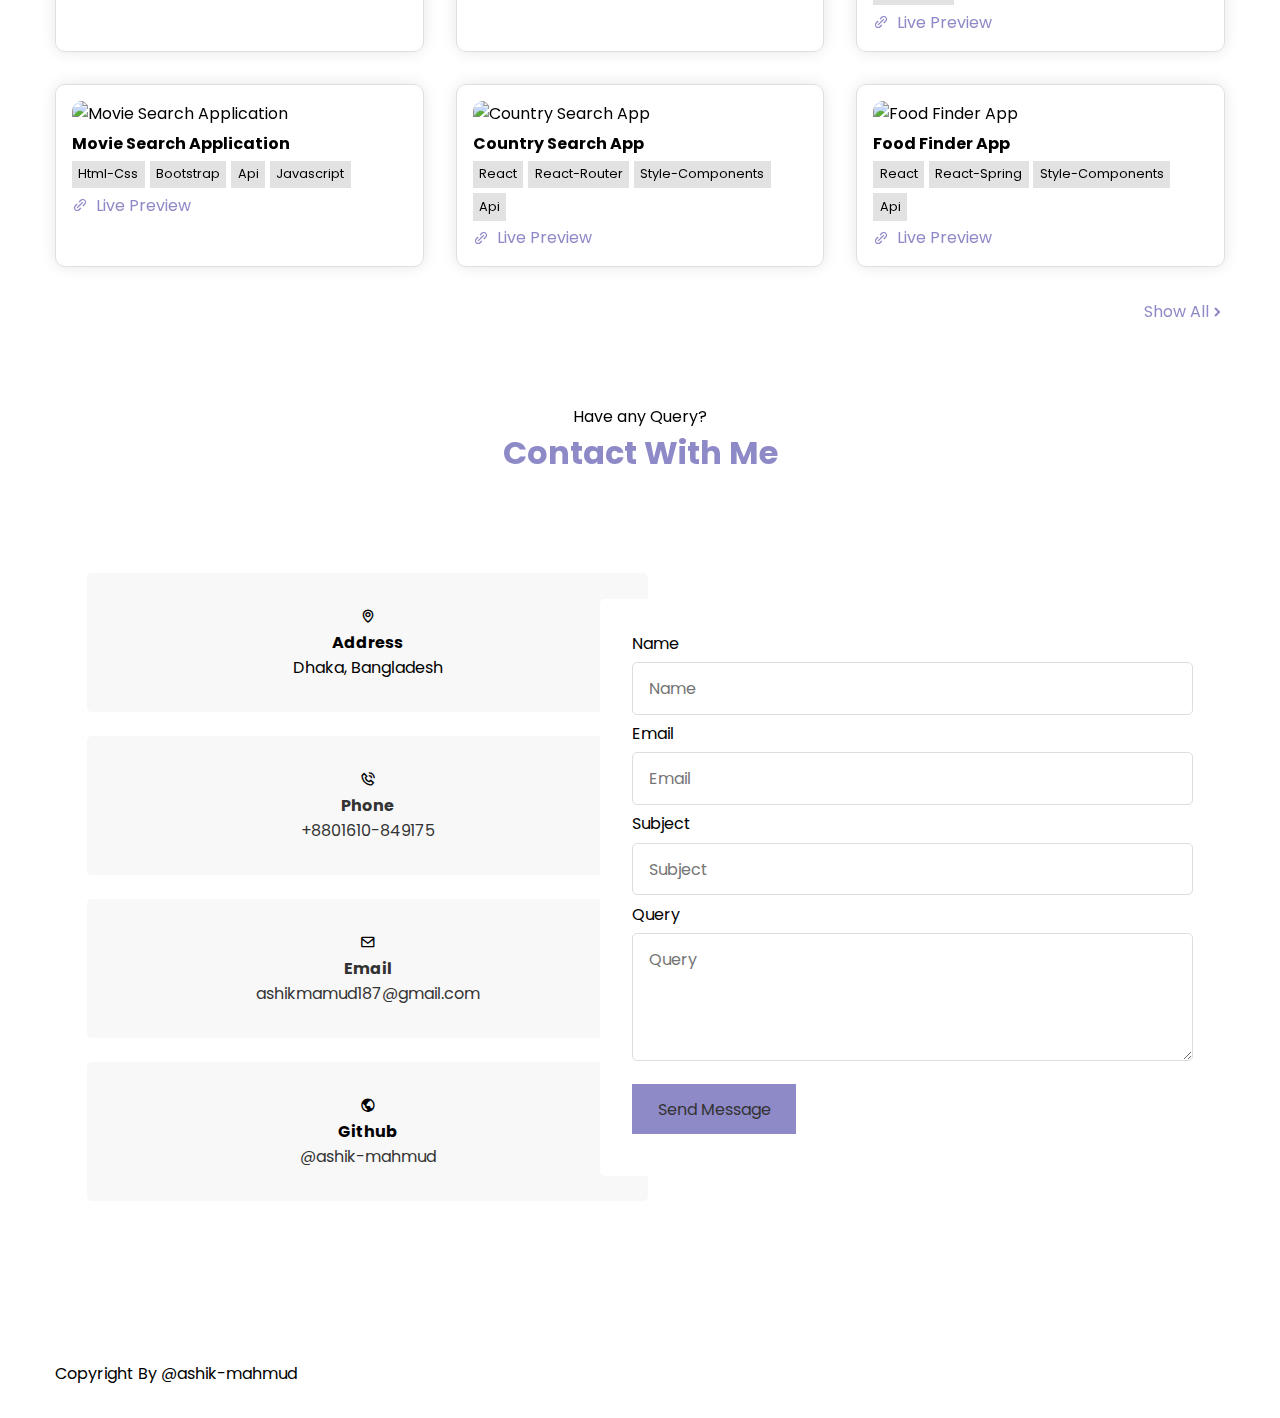
==== commit fa81c624: "Change particles js" ====
--- a/index.html
+++ b/index.html
@@ -21,6 +21,11 @@
     <link rel="stylesheet" href="./public/css/style.css" />
     <link rel="stylesheet" href="./public/css/_dark.css" />
     <link rel="stylesheet" href="./public/css/_responsive.css" />
+    <script
+      src="https://cdn.jsdelivr.net/particles.js/2.0.0/particles.min.js"
+      defer
+      data-deferred="1"
+    ></script>
   </head>
 
   <body>
@@ -557,10 +562,94 @@
     <!-- script for gumshoe  -->
     <script src="https://cdn.jsdelivr.net/gh/cferdinandi/gumshoe/dist/gumshoe.polyfills.min.js"></script>
     <!-- Particle js  -->
-    <script src="http://cdn.jsdelivr.net/particles.js/2.0.0/particles.min.js"></script>
 
     <!-- link for scripting file  -->
     <script src="./public/js/app.js"></script>
-    <script></script>
+    <script>
+      window.addEventListener("DOMContentLoaded", (event) => {
+        particlesJS("particles-js", {
+          particles: {
+            number: { value: 160, density: { enable: true, value_area: 800 } },
+            color: { value: "#ffffff" },
+            shape: {
+              type: "circle",
+              stroke: { width: 0, color: "#000000" },
+              polygon: { nb_sides: 5 },
+              image: { src: "img/github.svg", width: 100, height: 100 },
+            },
+            opacity: {
+              value: 1,
+              random: true,
+              anim: { enable: true, speed: 1, opacity_min: 0, sync: false },
+            },
+            size: {
+              value: 2,
+              random: true,
+              anim: { enable: false, speed: 4, size_min: 0.3, sync: false },
+            },
+            line_linked: {
+              enable: false,
+              distance: 150,
+              color: "#ffffff",
+              opacity: 0.4,
+              width: 1,
+            },
+            move: {
+              enable: true,
+              speed: 1,
+              direction: "none",
+              random: true,
+              straight: false,
+              out_mode: "out",
+              bounce: false,
+              attract: { enable: false, rotateX: 600, rotateY: 600 },
+            },
+          },
+          interactivity: {
+            detect_on: "canvas",
+            events: {
+              onhover: { enable: true, mode: "bubble" },
+              onclick: { enable: true, mode: "repulse" },
+              resize: true,
+            },
+            modes: {
+              grab: { distance: 400, line_linked: { opacity: 1 } },
+              bubble: {
+                distance: 250,
+                size: 0,
+                duration: 2,
+                opacity: 0,
+                speed: 3,
+              },
+              repulse: { distance: 400, duration: 0.4 },
+              push: { particles_nb: 4 },
+              remove: { particles_nb: 2 },
+            },
+          },
+          retina_detect: true,
+        });
+        var count_particles, stats, update;
+        stats = new Stats();
+        stats.setMode(0);
+        stats.domElement.style.position = "absolute";
+        stats.domElement.style.left = "0px";
+        stats.domElement.style.top = "0px";
+        document.body.appendChild(stats.domElement);
+        count_particles = document.querySelector(".js-count-particles");
+        update = function () {
+          stats.begin();
+          stats.end();
+          if (
+            window.pJSDom[0].pJS.particles &&
+            window.pJSDom[0].pJS.particles.array
+          ) {
+            count_particles.innerText =
+              window.pJSDom[0].pJS.particles.array.length;
+          }
+          requestAnimationFrame(update);
+        };
+        requestAnimationFrame(update);
+      });
+    </script>
   </body>
 </html>
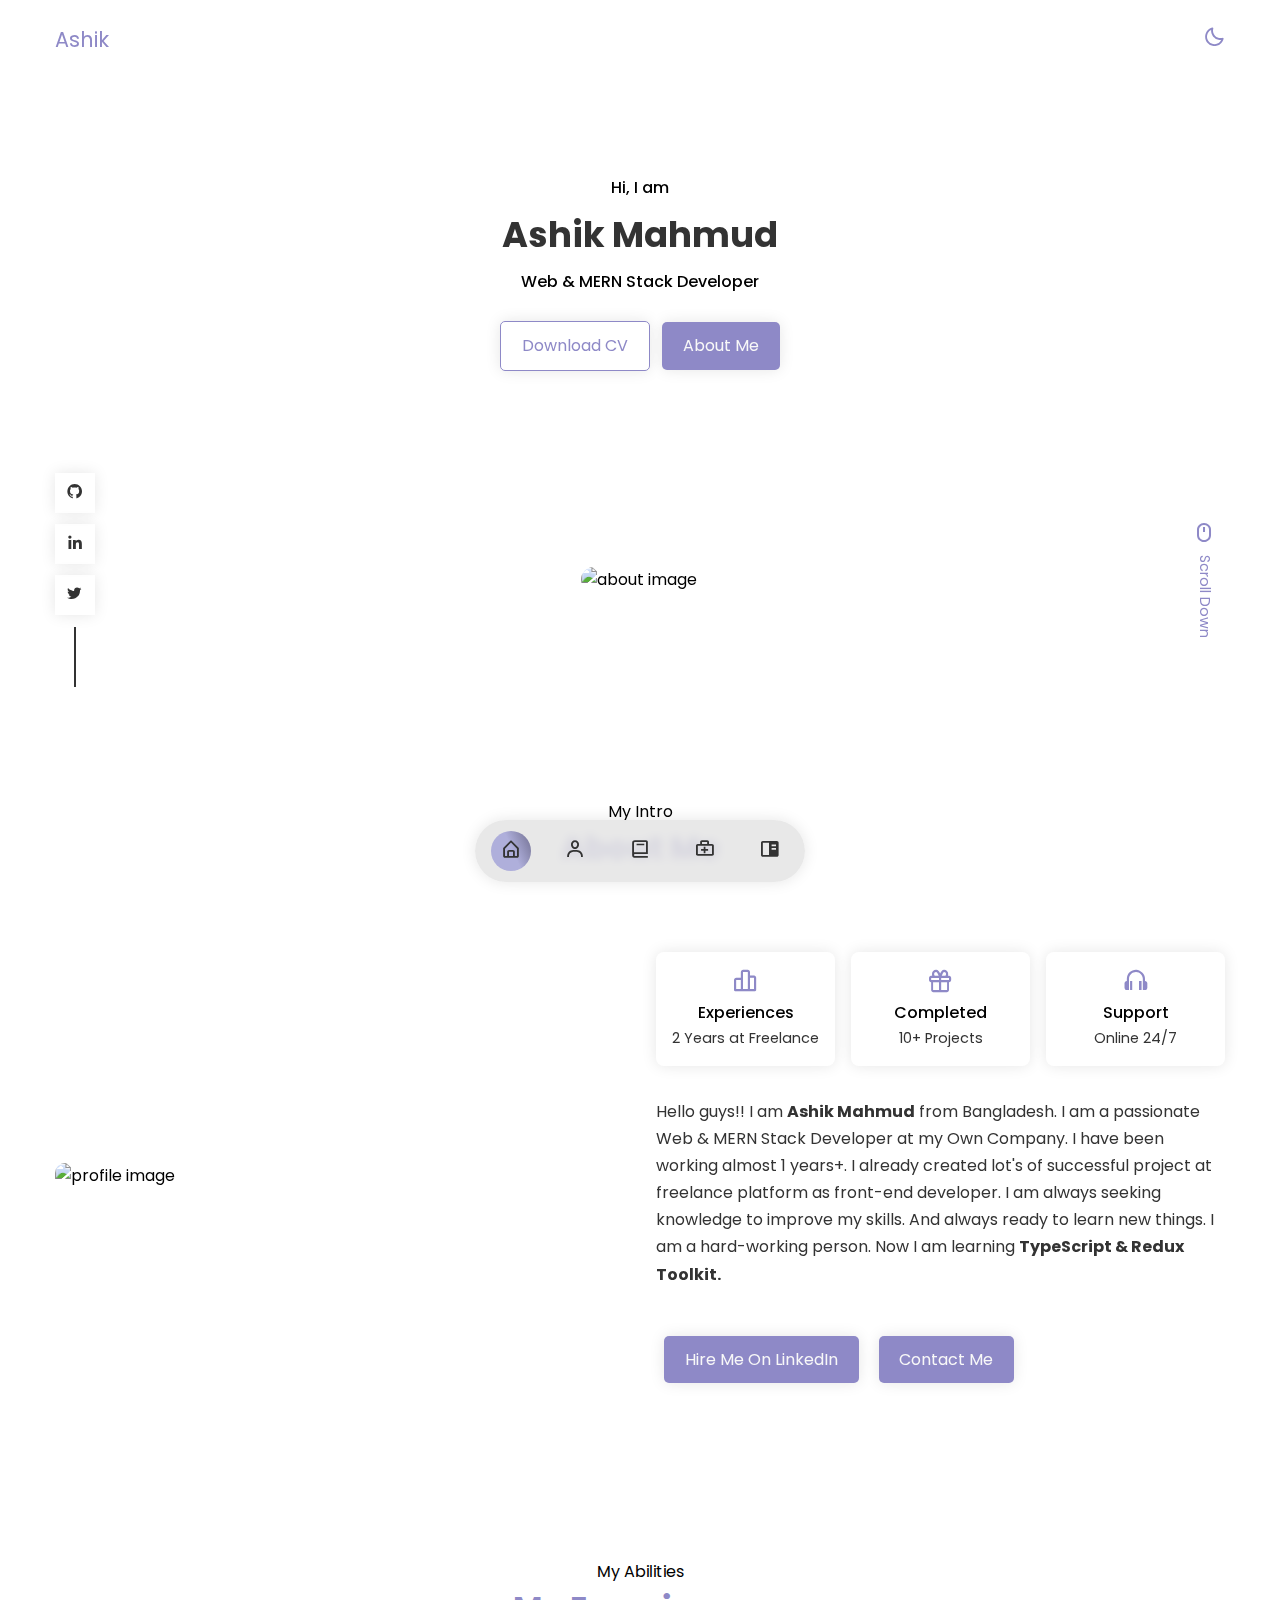
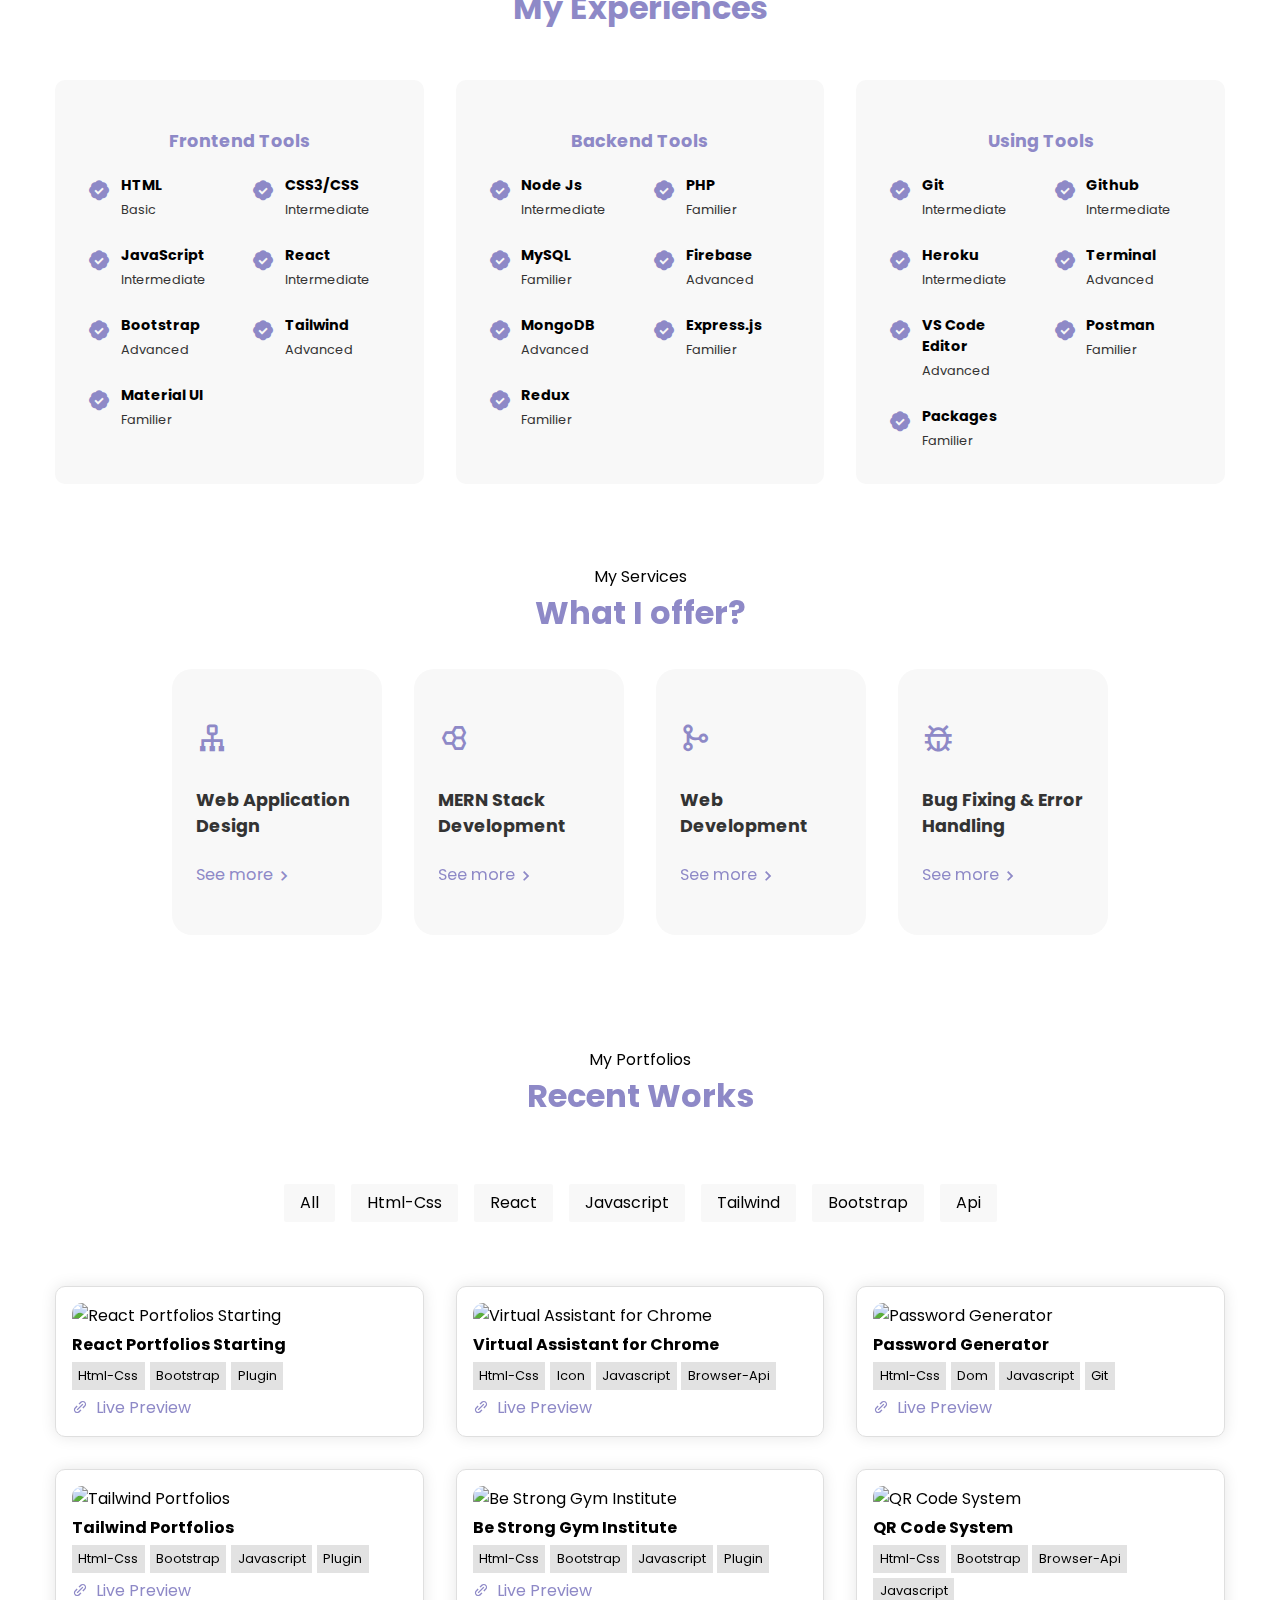
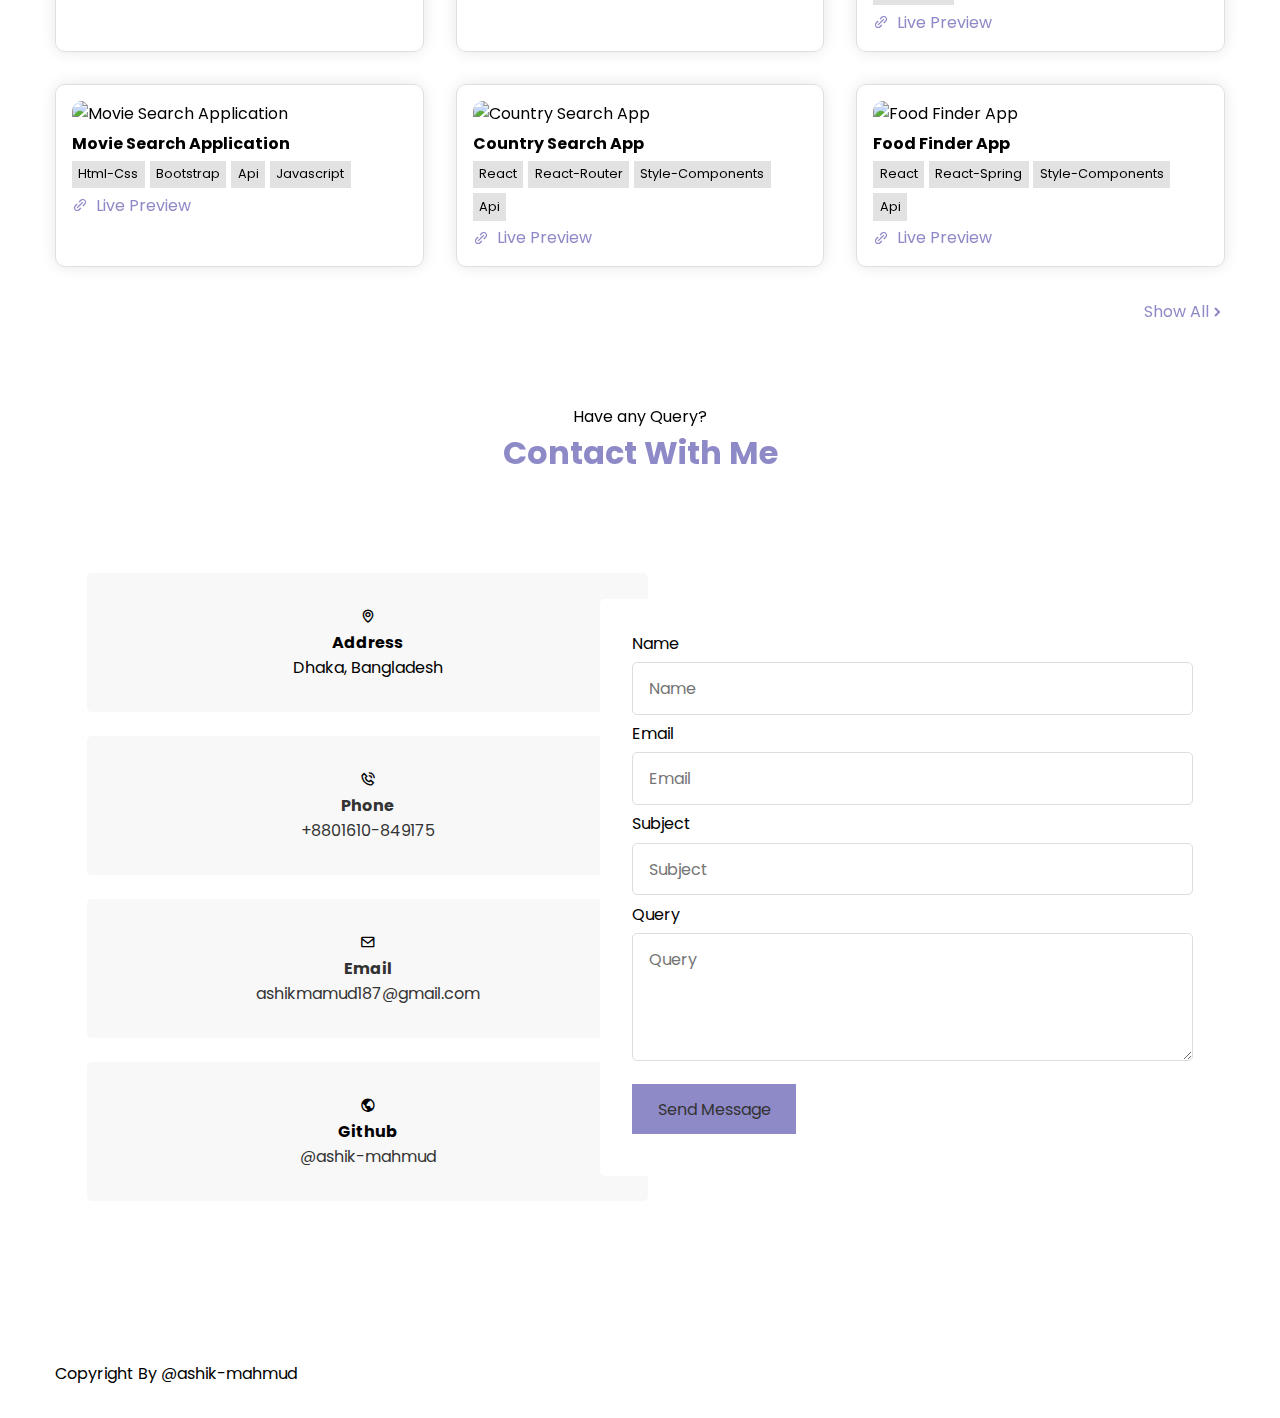
==== commit c560c5b7: "remove defer" ====
--- a/index.html
+++ b/index.html
@@ -21,11 +21,6 @@
     <link rel="stylesheet" href="./public/css/style.css" />
     <link rel="stylesheet" href="./public/css/_dark.css" />
     <link rel="stylesheet" href="./public/css/_responsive.css" />
-    <script
-      src="https://cdn.jsdelivr.net/particles.js/2.0.0/particles.min.js"
-      defer
-      data-deferred="1"
-    ></script>
   </head>
 
   <body>
@@ -562,7 +557,7 @@
     <!-- script for gumshoe  -->
     <script src="https://cdn.jsdelivr.net/gh/cferdinandi/gumshoe/dist/gumshoe.polyfills.min.js"></script>
     <!-- Particle js  -->
-
+    <script src="https://cdn.jsdelivr.net/particles.js/2.0.0/particles.min.js"></script>
     <!-- link for scripting file  -->
     <script src="./public/js/app.js"></script>
     <script>
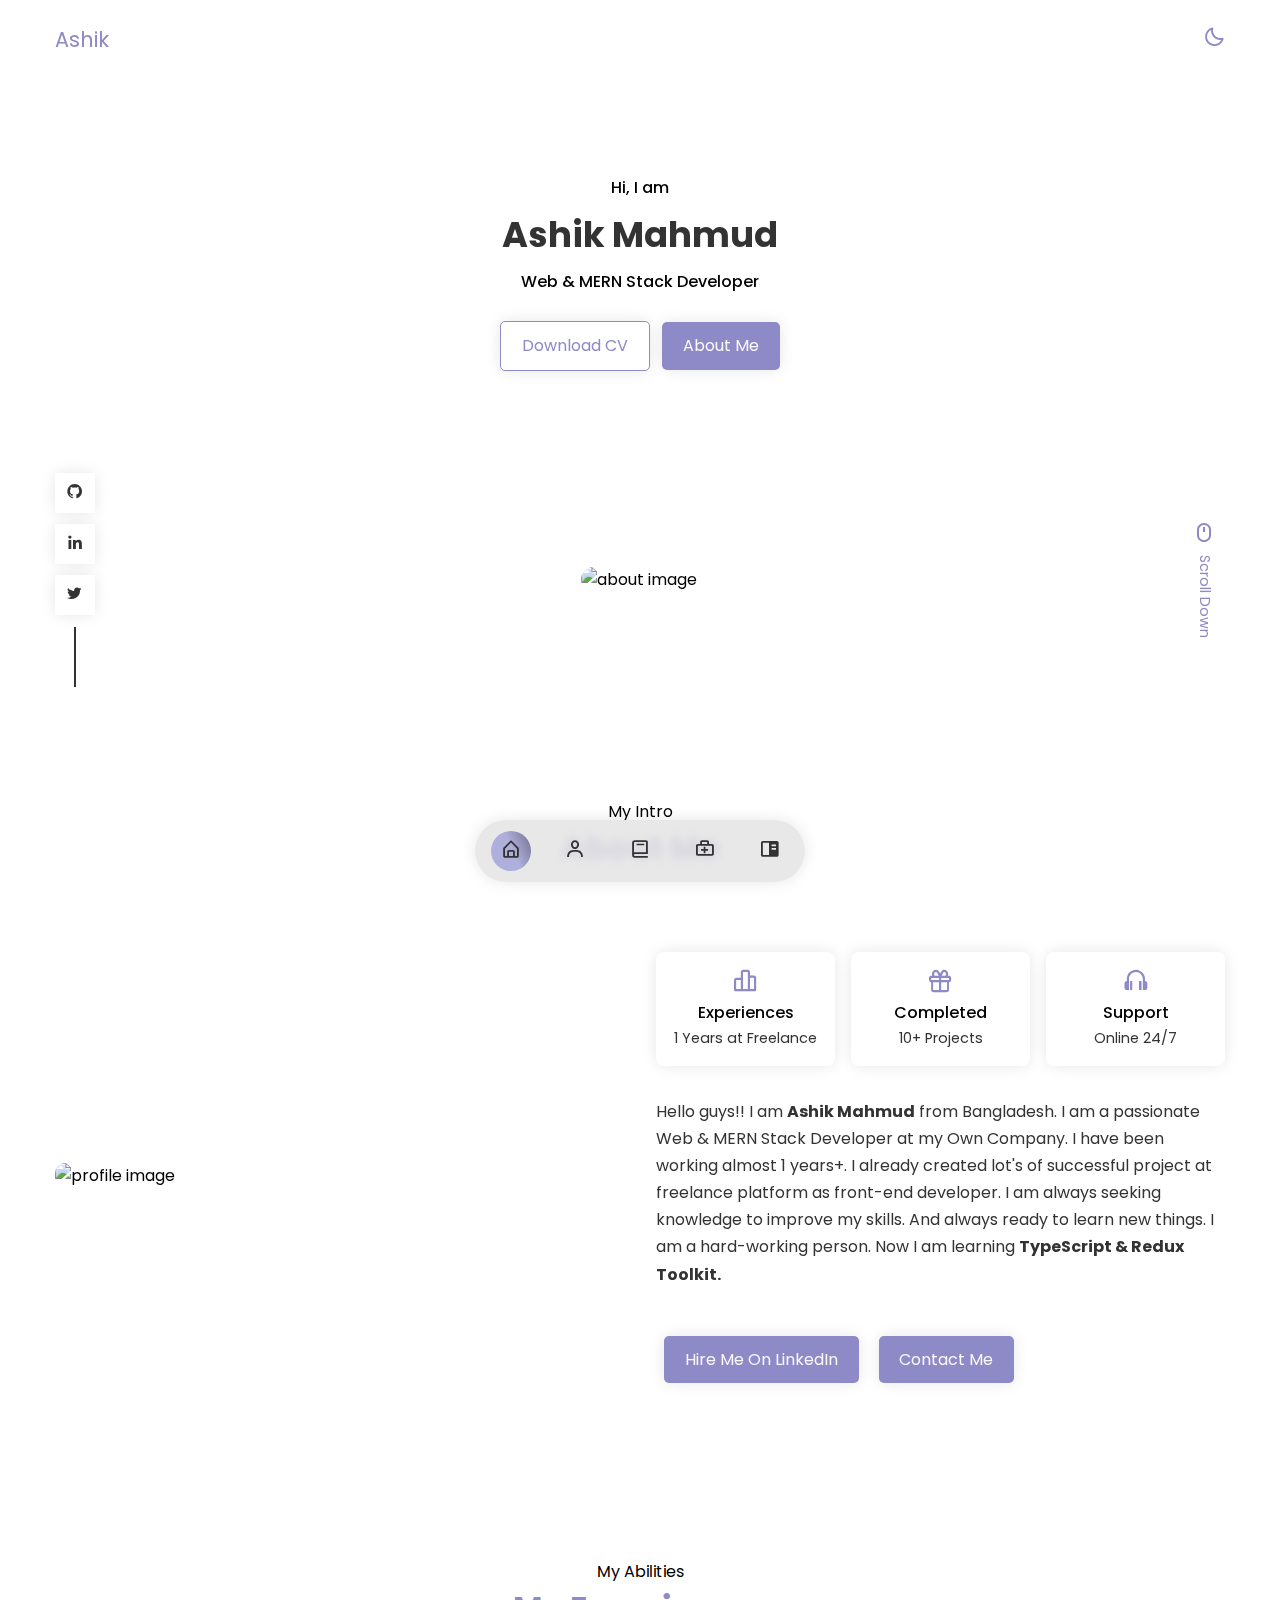
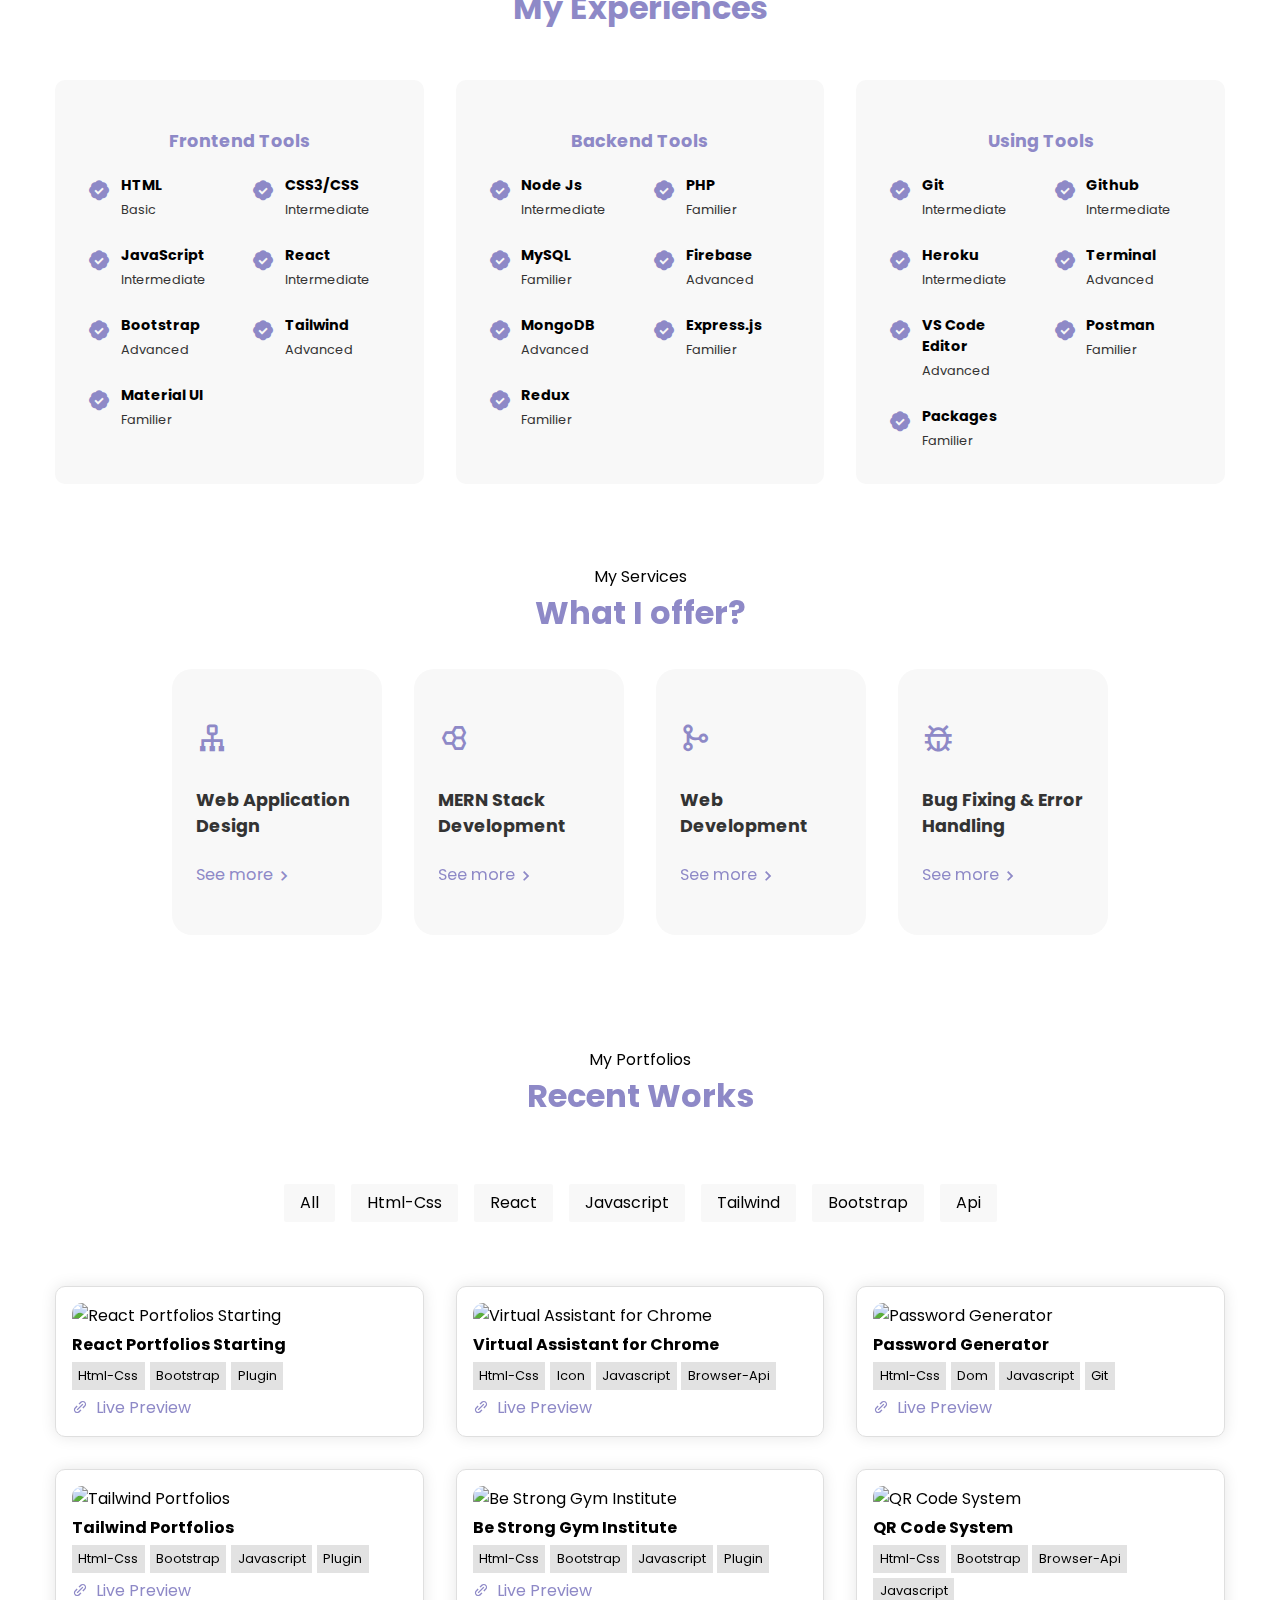
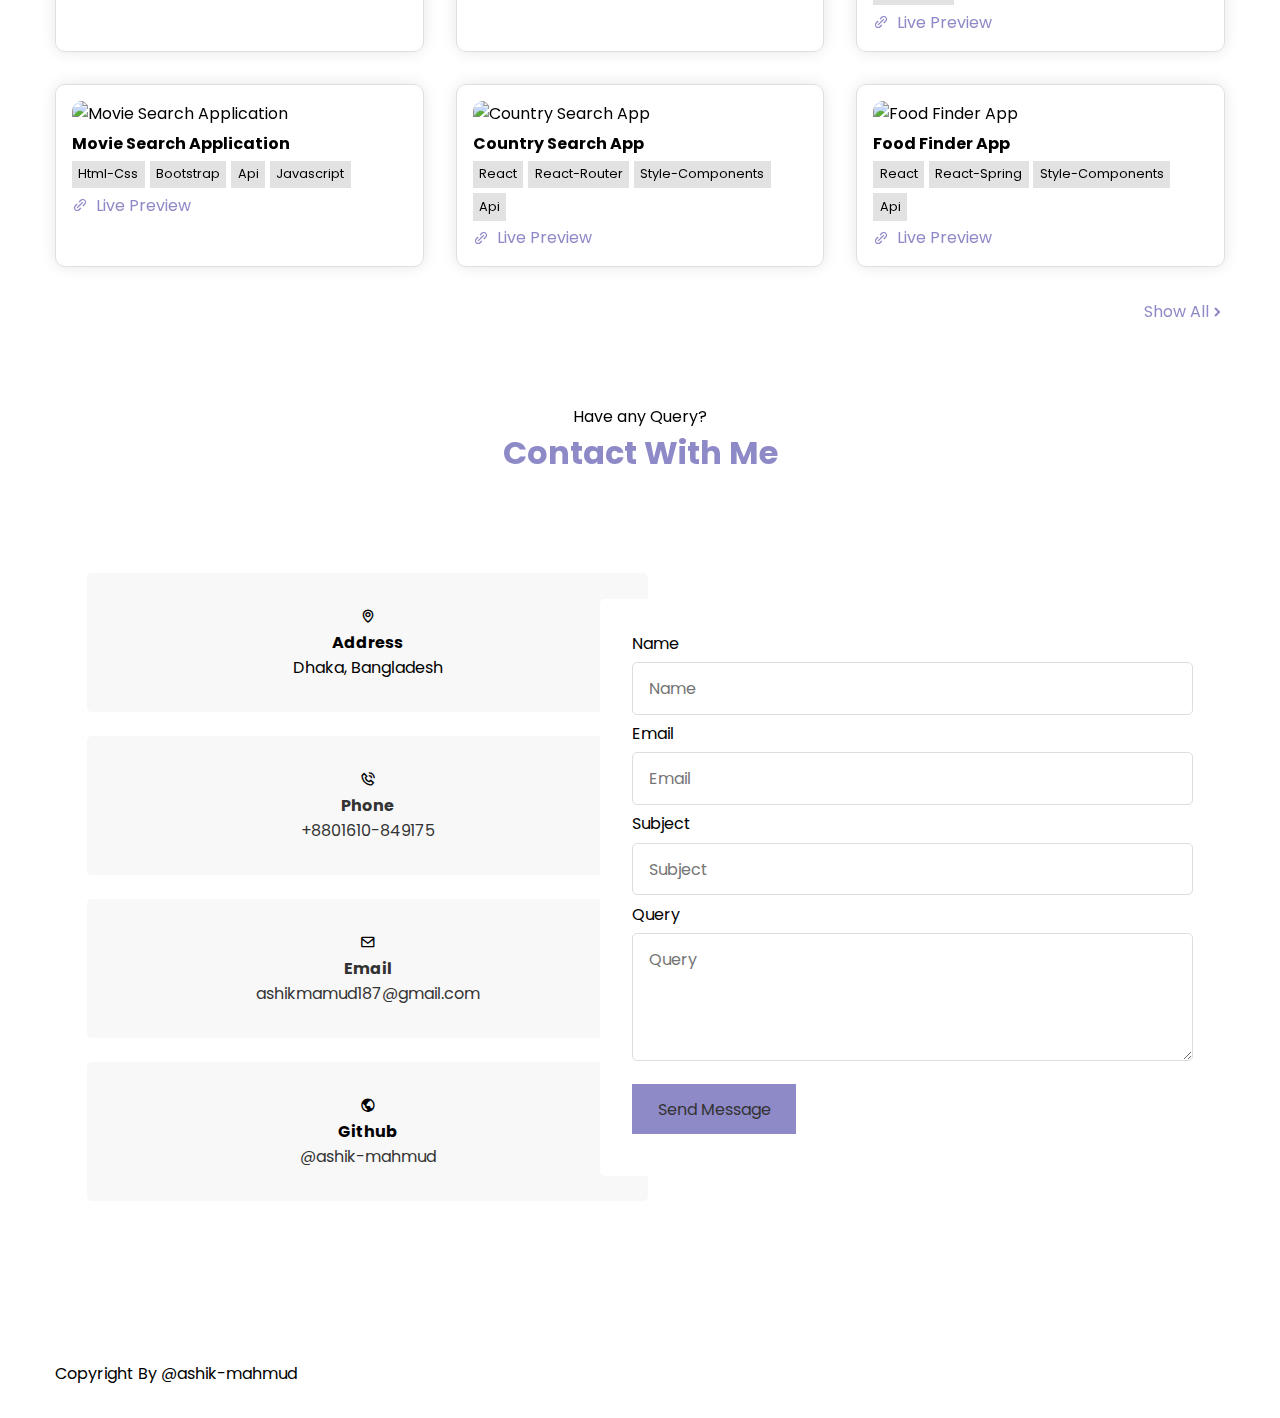
==== commit 65e1ae88: "change slightly for this website" ====
--- a/index.html
+++ b/index.html
@@ -153,7 +153,7 @@
                 <div class="card">
                   <i class="bx bx-bar-chart-alt-2"></i>
                   <h4 class="name">Experiences</h4>
-                  <span>2 Years at Freelance</span>
+                  <span>1 Years at Freelance</span>
                 </div>
                 <div class="card">
                   <i class="bx bx-gift"></i>
@@ -565,7 +565,7 @@
         particlesJS("particles-js", {
           particles: {
             number: { value: 160, density: { enable: true, value_area: 800 } },
-            color: { value: "#ffffff" },
+            color: { value: "#8e89c7" },
             shape: {
               type: "circle",
               stroke: { width: 0, color: "#000000" },
@@ -623,27 +623,6 @@
           },
           retina_detect: true,
         });
-        var count_particles, stats, update;
-        stats = new Stats();
-        stats.setMode(0);
-        stats.domElement.style.position = "absolute";
-        stats.domElement.style.left = "0px";
-        stats.domElement.style.top = "0px";
-        document.body.appendChild(stats.domElement);
-        count_particles = document.querySelector(".js-count-particles");
-        update = function () {
-          stats.begin();
-          stats.end();
-          if (
-            window.pJSDom[0].pJS.particles &&
-            window.pJSDom[0].pJS.particles.array
-          ) {
-            count_particles.innerText =
-              window.pJSDom[0].pJS.particles.array.length;
-          }
-          requestAnimationFrame(update);
-        };
-        requestAnimationFrame(update);
       });
     </script>
   </body>
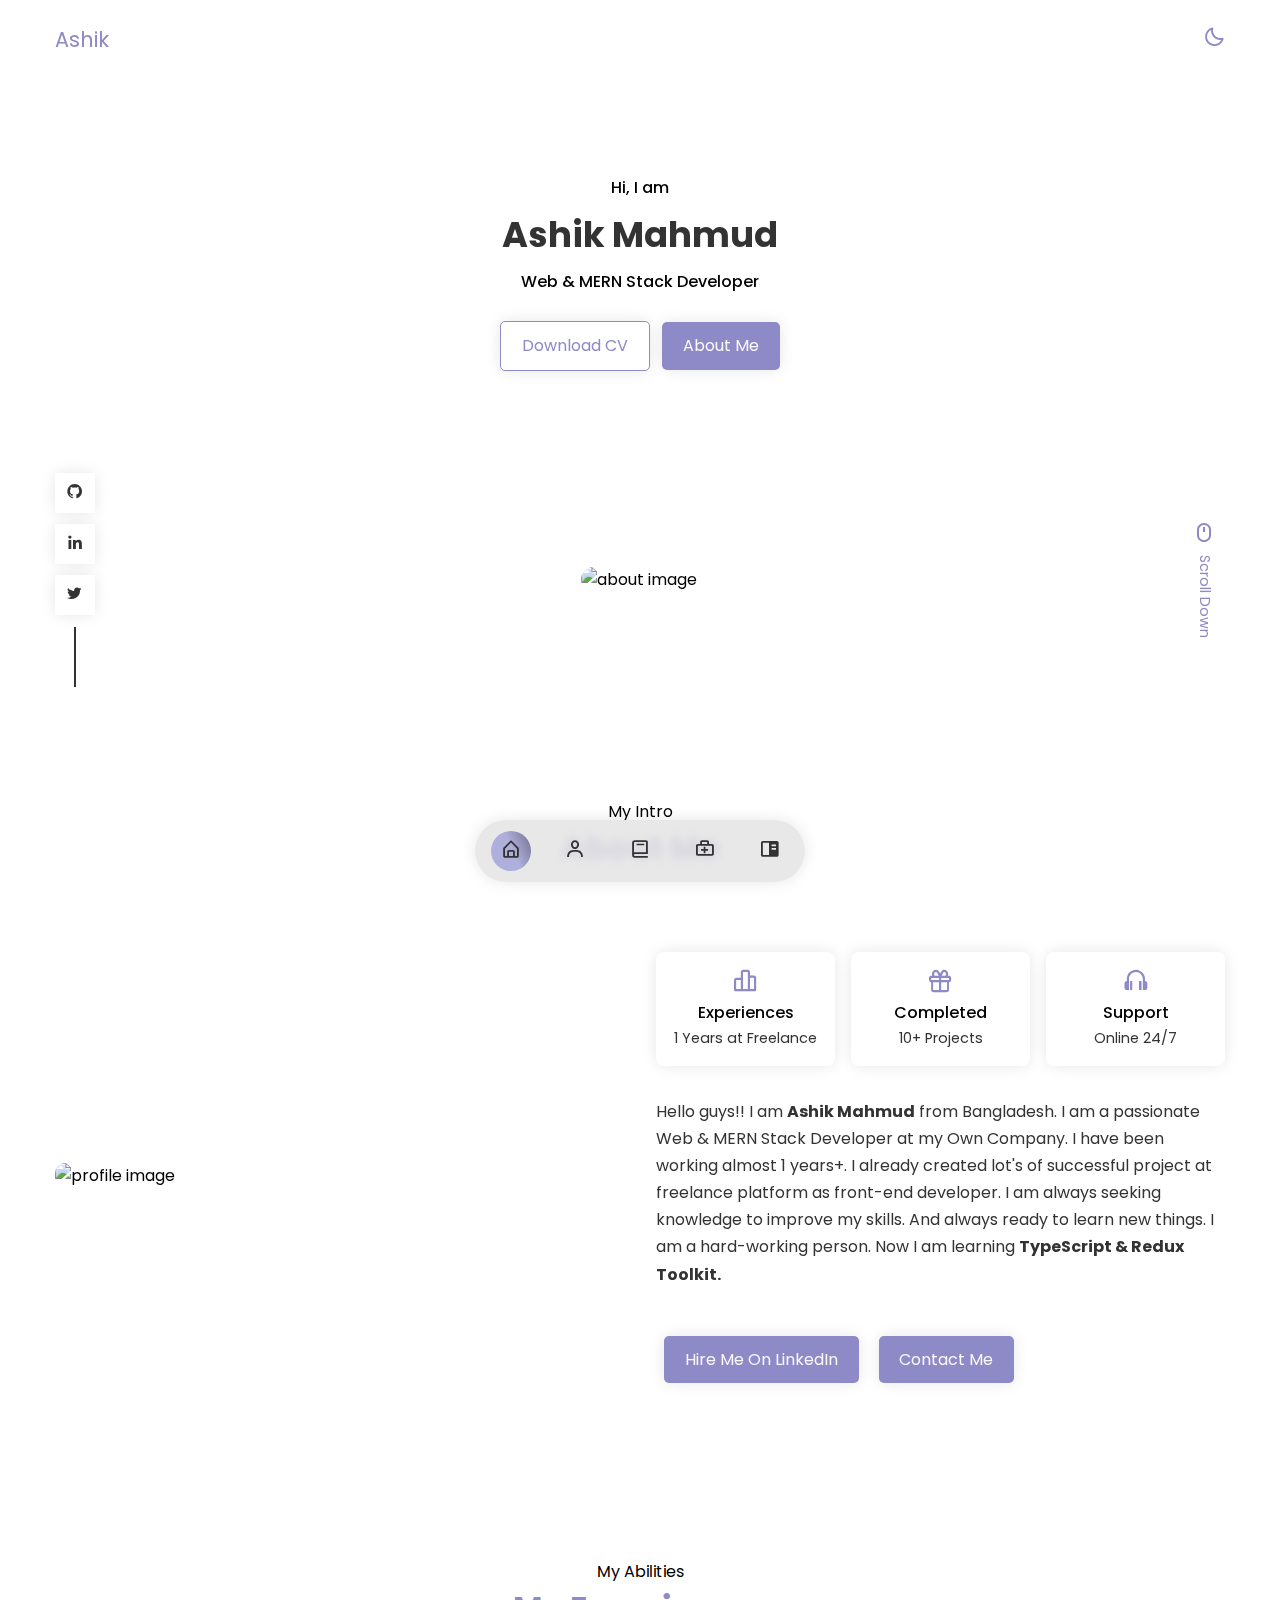
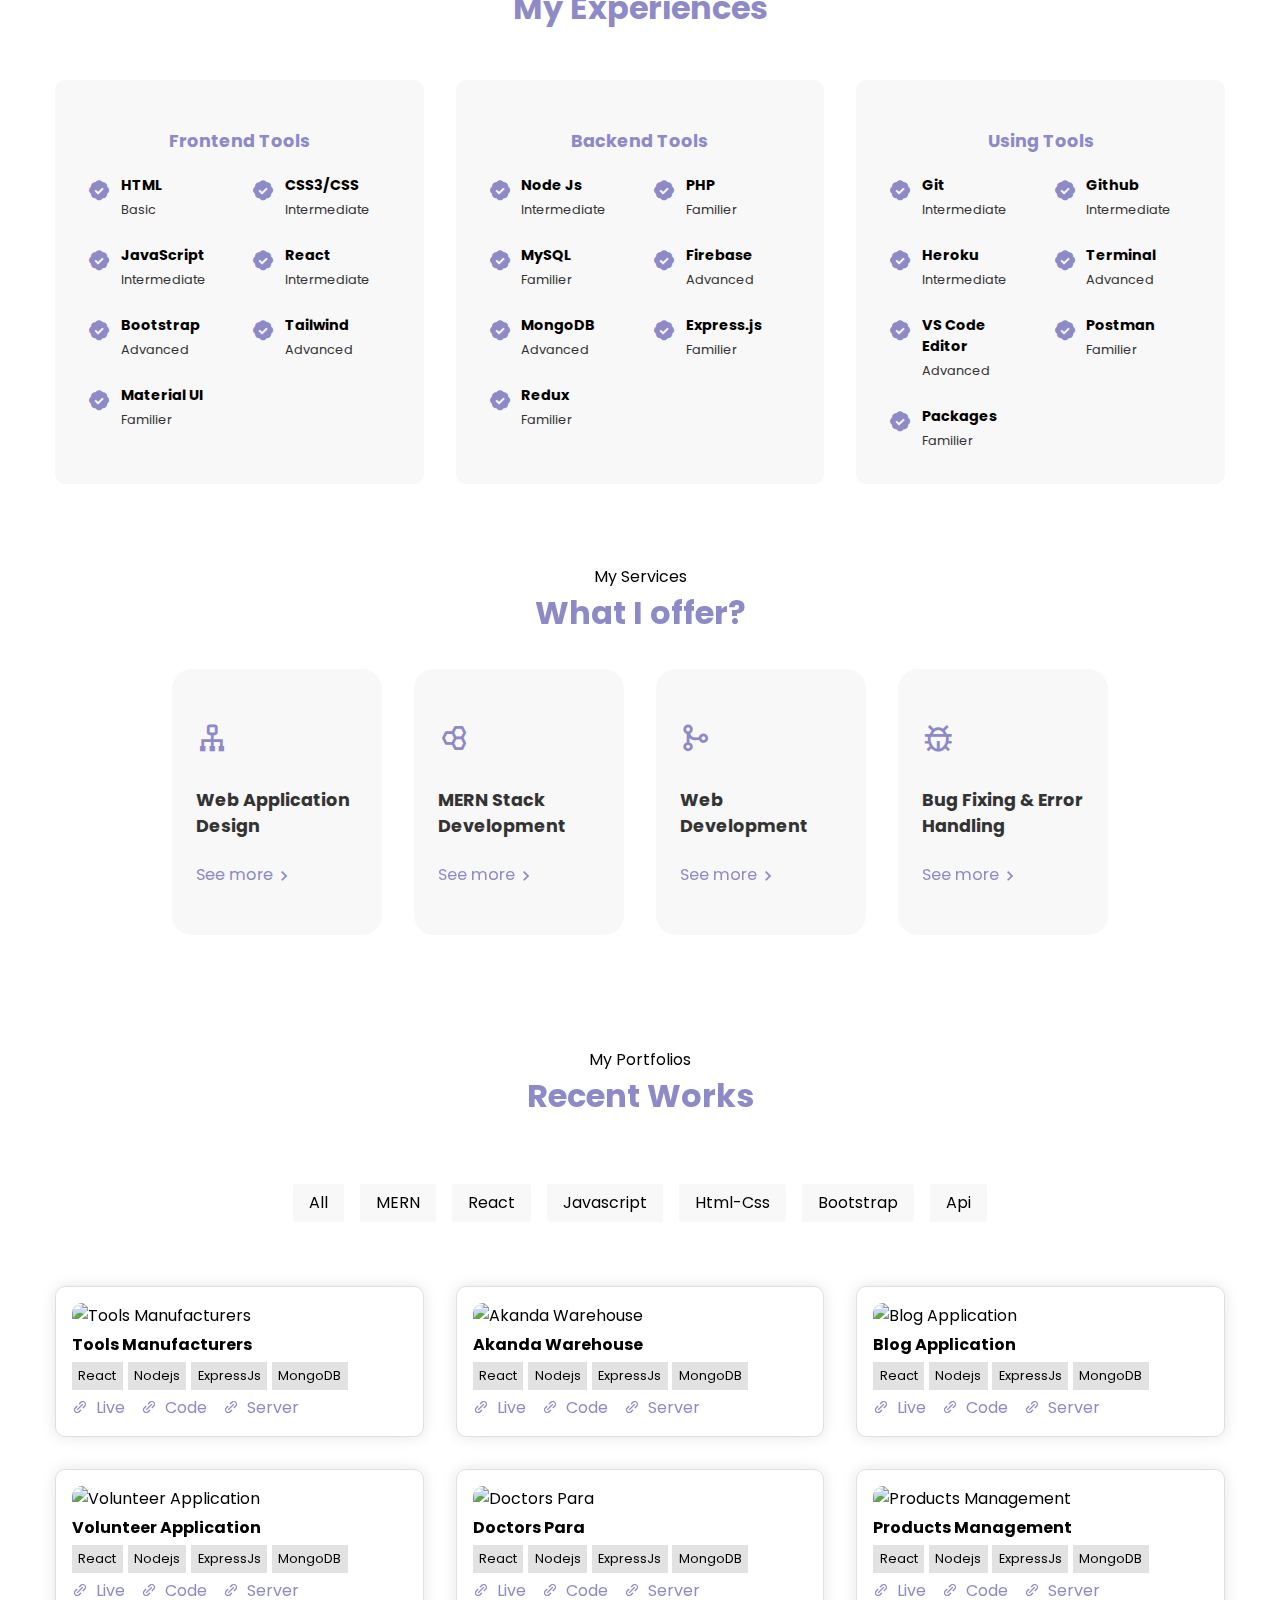
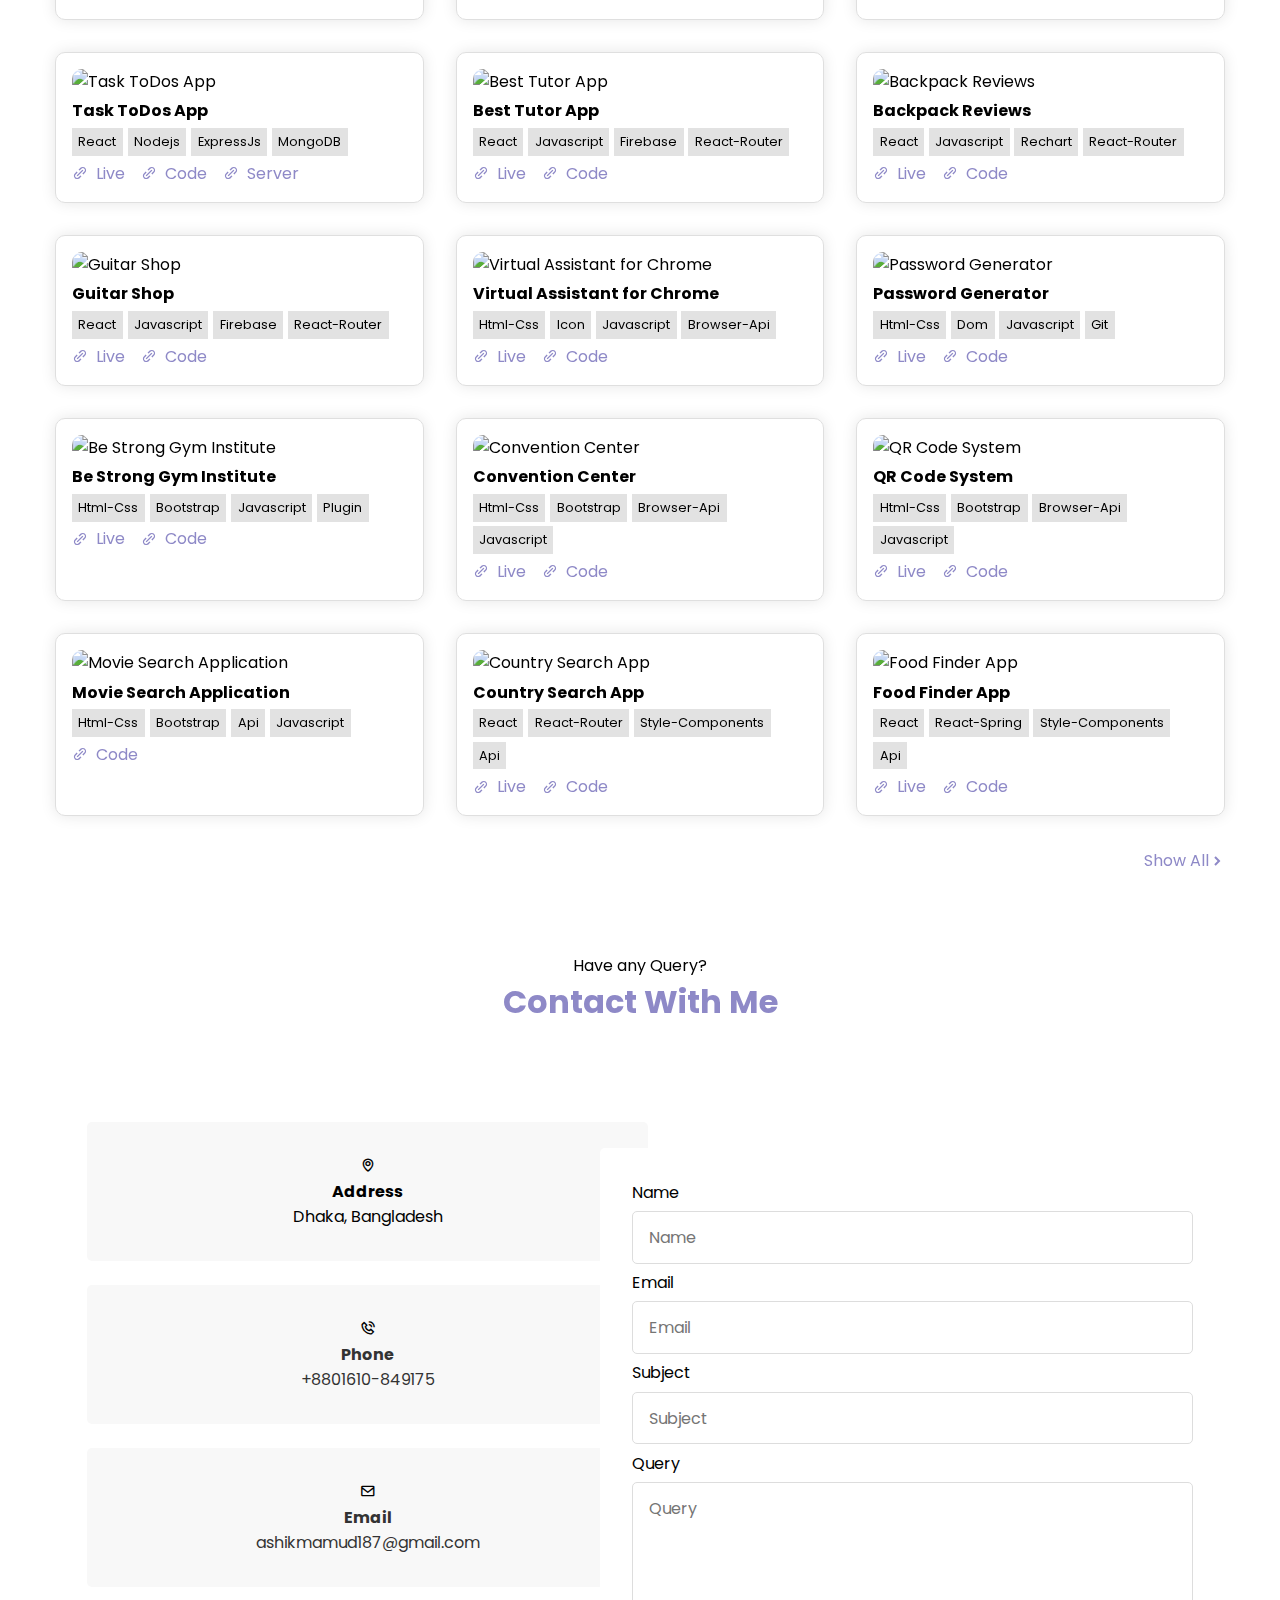
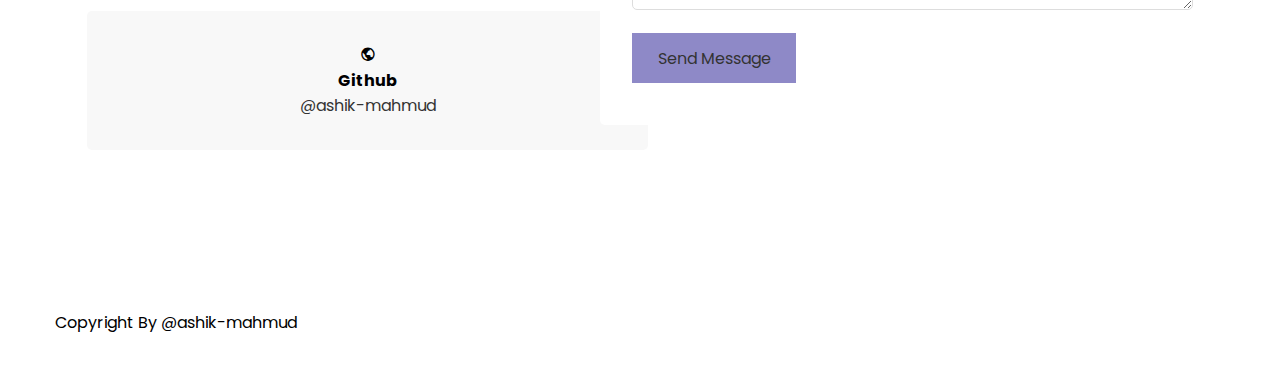
==== commit ce823b60: "added live url" ====
--- a/index.html
+++ b/index.html
@@ -81,7 +81,7 @@
             <span class="designation">Web & MERN Stack Developer </span>
             <div class="btn-group">
               <a
-                href="./Ashik Mahmud Resume Updated.pdf"
+                href="https://drive.google.com/file/d/1tGxrjK81idE2-t46wxI4ecXm5HmsvzRo/view?usp=share_link"
                 download="Ashik Mahmud Resume Updated.pdf"
                 class="download-btn"
                 target="_blank"
